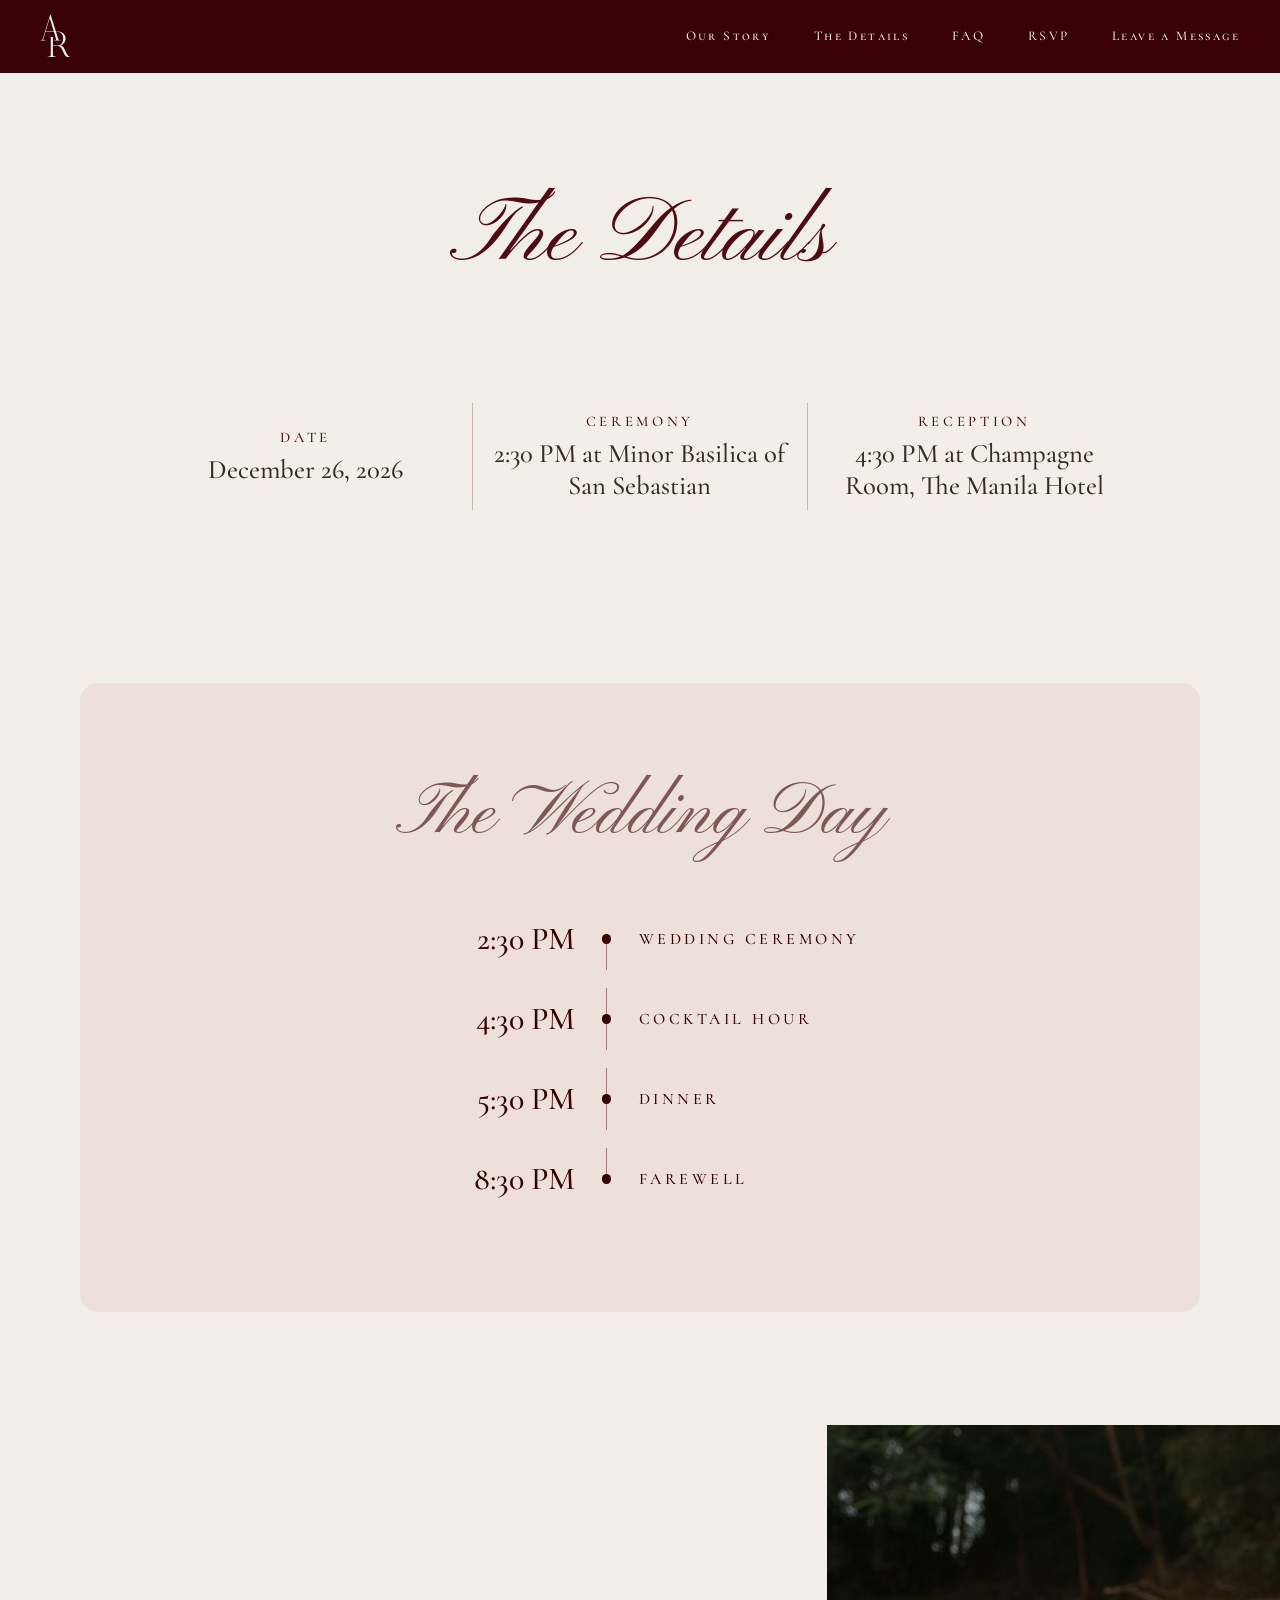
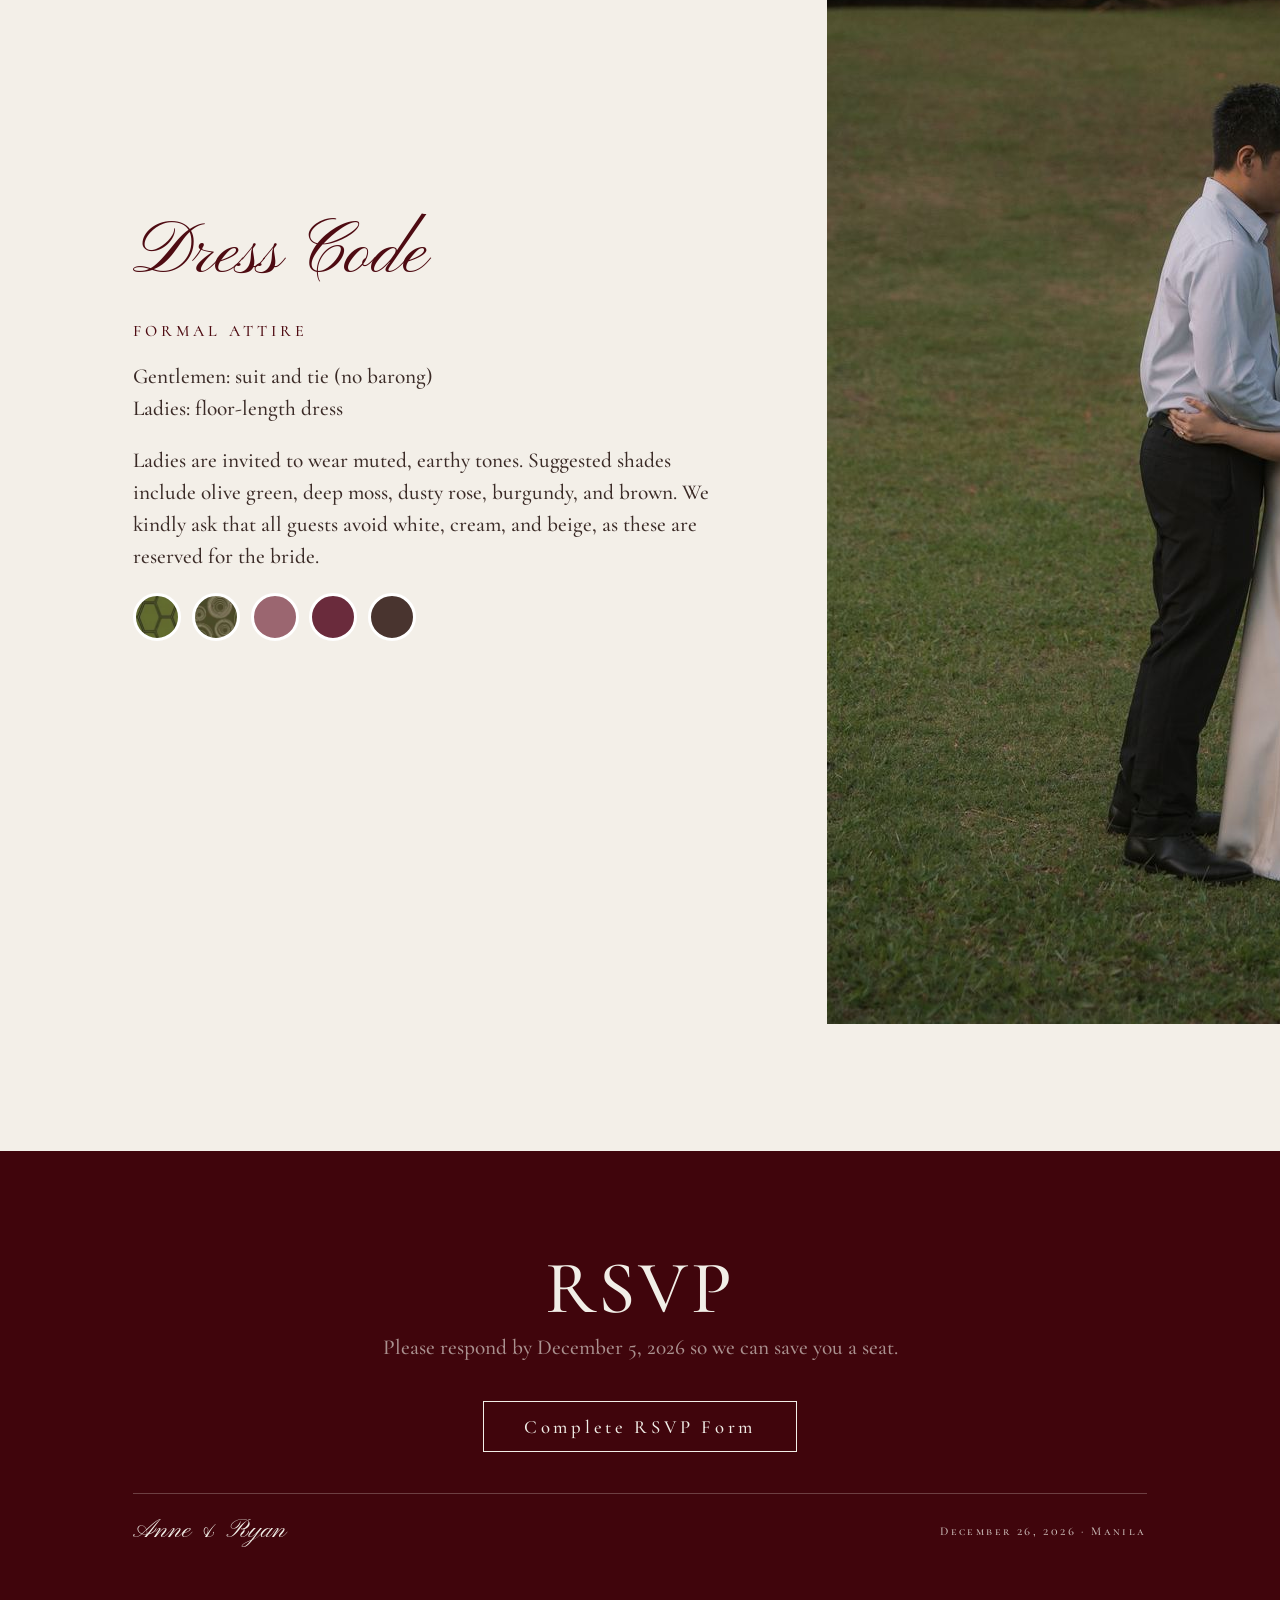
==== anne-and-ryan-wedding/details.html @ 28ec24f8 "Part II: pages and handoff Co-Authored-By: Claude Opus 5.5 <noreply@anthropic.com> Claude-Session: " ====
<!doctype html>
<html lang="en">
<head>
  <meta charset="utf-8">
  <meta name="viewport" content="width=device-width, initial-scale=1">
  <title>The Details · Anne &amp; Ryan</title>
  <link rel="icon" href="assets/img/favicon.svg?v=2">
  <link rel="preconnect" href="https://fonts.googleapis.com">
  <link rel="preconnect" href="https://fonts.gstatic.com" crossorigin>
  <link rel="stylesheet" href="https://fonts.googleapis.com/css2?family=Afacad&family=Cormorant+Garamond:ital,wght@0,500;0,600;1,500&family=Cormorant+SC:wght@500&family=Pinyon+Script&display=swap">
  <link rel="stylesheet" href="assets/css/style.css">
</head>
<body>
  <header class="nav" data-nav>
    <a class="brand" href="index.html" aria-label="Anne &amp; Ryan, home"><img src="assets/img/monogram-nav.svg" alt=""></a>
    <a href="story.html">Our Story</a>
    <a href="details.html" aria-current="page">The Details</a>
    <a href="faq.html">FAQ</a>
    <a href="rsvp.html">RSVP</a>
    <a href="message.html">Leave a Message</a>
    <button class="burger" aria-label="Open menu" data-burger><span></span><span></span></button>
  </header>

  <main>
    <section class="d-head" data-fade>
      <h1>The Details</h1>
    </section>

    <section class="d-facts" data-fade>
      <div><p class="lab">Date</p><p class="val" data-c="date">December 26, 2026</p></div>
      <div class="rule" aria-hidden="true"></div>
      <div><p class="lab">Ceremony</p><p class="val"><span data-c="time">2:30 PM</span> at <span data-c="venue">Minor Basilica of San Sebastian</span></p></div>
      <div class="rule" aria-hidden="true"></div>
      <div><p class="lab">Reception</p><p class="val"><span data-c="receptionTime">4:30 PM</span> at <span data-c="reception">Champagne Room, The Manila Hotel</span></p></div>
      <div class="rule" aria-hidden="true" hidden></div>
      <div data-table hidden><p class="lab">Your Table</p><p class="val" data-table-val>Table 5</p></div>
    </section>

    <section class="d-day">
      <div class="d-day__card" data-fade>
        <h2>The Wedding Day</h2>
        <ol class="schedule" data-c="itinerary">
          <li><p class="tt">2:30 PM</p><span class="dot"></span><p class="tl">Wedding Ceremony</p></li>
          <li><p class="tt">4:30 PM</p><span class="dot"></span><p class="tl">Cocktail Hour</p></li>
          <li><p class="tt">5:30 PM</p><span class="dot"></span><p class="tl">Dinner</p></li>
          <li><p class="tt">8:30 PM</p><span class="dot"></span><p class="tl">Farewell</p></li>
        </ol>
      </div>
    </section>

    <section class="d-dress" id="dress">
      <div class="d-dress__text" data-fade>
        <h2>Dress Code</h2>
        <p class="lab-sc">Formal attire</p>
        <p class="txt">Gentlemen: suit and tie (no barong)<br>Ladies: floor-length dress</p>
        <p class="txt">Ladies are invited to wear muted, earthy tones. Suggested shades include olive green, deep moss, dusty rose, burgundy, and brown. We kindly ask that all guests avoid white, cream, and beige, as these are reserved for the bride.</p>
        <!-- color swatches from Anne's dress code card (Canva, Nov 16): 2 prints (images), 3 flat colors -->
        <div class="swatches" role="img" aria-label="Suggested colors: olive green, deep moss, dusty rose, burgundy and brown">
          <span style="background-image:url(assets/img/swatch-olive.webp)"></span>
          <span style="background-image:url(assets/img/swatch-moss.webp)"></span>
          <span style="background:#9b6670"></span>
          <span style="background:#6a2b3c"></span>
          <span style="background:#49342f"></span>
        </div>
      </div>
      <img class="dress-arch" src="assets/img/dress-arch.jpg" alt="Anne and Ryan dressed for the day" loading="lazy" data-fade>
    </section>
  </main>

  <footer class="footer">
    <div class="footer__head">
      <p class="t1">RSVP</p>
      <p class="t2">Please respond by <span data-c="rsvpByLong">December 5, 2026</span> so we can save you a seat.</p>
    </div>
    <a class="btn btn--outline" href="rsvp.html">Complete RSVP Form</a>
    <div class="footer__bar"><span class="sig">Anne &amp; Ryan</span><span class="sm">December 26, 2026 · Manila</span></div>
  </footer>

  <script src="assets/js/content.js"></script>
  <script src="assets/js/common.js"></script>
</body>
</html>
---- anne-and-ryan-wedding/assets/css/style.css ----
/* Anne & Ryan wedding site
   Desktop sizes come straight from the 1920px Figma frames ("final pages", AC row, starred, Nov 15).
   --u = 1 design px, scaled to the viewport (1px at 1920, never below .5px). */

:root {
  --u: clamp(0.5px, 0.0520833vw, 1px);
  /* Nov 15 palette (design "AC", Anne's pick): burgundy, dark olive, cream */
  --bg: #f3efe8;        /* page */
  --bg-2: #f1eee7;      /* alternate sections, card, light text */
  --cream: #f1eee7;
  --polaroid: #fbf9f5;
  --burg: #4e0b12;      /* headings, buttons */
  --nav: #390007;
  --foot: #40050c;
  --olive: #202700;     /* dark olive (Anne: "2"): countdown, buttons */
  --olive-2: #2c330a;   /* When / Where band (Figma 216:27) */
  --black: #3a2a26;     /* body text */
  --ink: #2e2622;
  --field: #e7e2d8;
  --rose: #915354;      /* RSVP buttons */
  --wine: #360000;      /* The Wedding Day card text */
  --card: #f1eee7;
  --white: #fff;
  --muted: #7d7d7d;
  --lav: #c7b8d4;
  --lav-dark: #9a80b0;
  --serif: "Cormorant Garamond", Georgia, serif;
  --serif-sc: "Cormorant SC", Georgia, serif;
  --sans: "Cormorant Garamond", Georgia, serif;
  --script: "Pinyon Script", "Brush Script MT", cursive;
  --letter-sans: "Afacad", "Futura", sans-serif;   /* only the "Modern" choice in the letter font picker */

  /* Type scale. Change a size here and every page follows. Mobile values are in the ≤760px block. */
  --fs-title: calc(110 * var(--u));  /* section headings (Pinyon) */
  --fs-head:  calc(100 * var(--u));
  --fs-val:   calc(40 * var(--u));
  --fs-input: calc(32 * var(--u));
  --fs-body:  calc(32 * var(--u));
  --fs-label: calc(20 * var(--u));   /* small caps labels */
  --fs-btn:   calc(28 * var(--u));
  --btn-track: .2em;
  --fs-nav:   calc(20 * var(--u));
}

*, *::before, *::after { box-sizing: border-box; }
html { -webkit-text-size-adjust: 100%; overscroll-behavior: none; } /* no rubber-band overscroll */
body { overscroll-behavior: none; }
body {
  margin: 0;
  background: var(--bg);
  color: var(--black);
  font-family: var(--sans);
  font-size: var(--fs-body);
  font-weight: 500;
  line-height: normal;
  overflow-x: hidden;
}
img { display: block; max-width: 100%; }
a { color: inherit; text-decoration: none; }
p, h1, h2, h3 { margin: 0; font-weight: 500; }
h1, h2 { font-family: var(--script); font-weight: 400; color: var(--burg); }
button { font: inherit; color: inherit; cursor: pointer; }

.serif { font-family: var(--serif); }
.sc { font-family: var(--serif-sc); }
.script { font-family: var(--script); }
.lab-sc { font-family: var(--serif-sc); font-size: var(--fs-label); letter-spacing: .22em; text-transform: uppercase; color: var(--burg); }

/* ---------- nav: dark burgundy bar, links either side of the AR monogram ---------- */
.nav {
  position: relative; z-index: 20;
  height: calc(110 * var(--u)); min-height: 56px;
  padding: 0 calc(60 * var(--u)); /* Figma 216:3: monogram left, links right (Nov 16) */
  display: flex; align-items: center; justify-content: flex-start;
  gap: calc(64 * var(--u));
  background: var(--nav); color: var(--cream);
  border-bottom: 1px solid rgba(78,11,18,.2);
  font-family: var(--serif-sc); font-size: var(--fs-nav); letter-spacing: .18em;
}
.nav a { white-space: nowrap; transition: opacity .2s; }
.nav a:hover { opacity: .7; }
.nav .brand { display: flex; align-items: center; margin-right: auto; }
.nav .brand img { width: calc(45 * var(--u)); height: calc(64 * var(--u)); min-width: 22px; min-height: 32px; }
.burger { display: none; }

.menu {
  position: fixed; inset: 0; z-index: 50;
  background: var(--nav); color: var(--cream); /* Nov 16: solid, 100% */
  display: flex; flex-direction: column; align-items: center; justify-content: center; gap: 28px;
  font-family: var(--serif-sc); letter-spacing: .18em;
  font-size: 22px; opacity: 0; pointer-events: none; transition: opacity .3s;
}
.menu.open { opacity: 1; pointer-events: auto; }
.menu a { opacity: 1; } /* Nov 16: every menu link at 100% */
.menu a[aria-current="page"] { opacity: 1; }
.menu .brand img { width: 40px; height: 57px; }
.menu-close { position: absolute; top: 18px; right: 18px; background: none; border: 0; font-size: 34px; color: var(--cream); line-height: 1; }

/* ---------- buttons ---------- */
.btn {
  display: inline-flex; align-items: center; justify-content: center;
  background: var(--burg); color: var(--cream);
  border: 1px solid transparent;
  font-family: var(--sans); font-weight: 500;
  font-size: var(--fs-btn);
  letter-spacing: var(--btn-track);
  padding: calc(20 * var(--u)) calc(60 * var(--u));
  transition: opacity .2s, transform .2s;
}
.btn:hover { transform: translateY(-1px); }
.btn--outline { background: transparent; border-color: var(--cream); }
.btn[disabled], .btn.is-disabled { opacity: .5; cursor: not-allowed; transform: none; }
.btn--gray { background: var(--olive); }
.btn--wide { align-self: center; }
/* rounded rose button (RSVP card) */
.pill-btn {
  display: inline-flex; align-items: center; justify-content: center; align-self: center;
  background: var(--rose); color: var(--cream); border: 0; border-radius: 999px;
  font-family: var(--sans); font-size: calc(32 * var(--u)); letter-spacing: .2em;
  padding: calc(20 * var(--u)) calc(60 * var(--u));
  transition: opacity .2s, transform .2s;
}
.pill-btn:hover { transform: translateY(-1px); }
.pill-btn[disabled] { opacity: .5; cursor: not-allowed; transform: none; }
.pill-btn--olive { background: var(--olive); } /* designer, Nov 15: buttons inside the RSVP card are olive */

/* ---------- footer (every page) ---------- */
.footer {
  background: var(--foot); color: var(--cream);
  padding: calc(140 * var(--u)) calc(200 * var(--u)) calc(80 * var(--u));
  display: flex; flex-direction: column; align-items: center; gap: calc(62 * var(--u));
  text-align: center;
}
.footer__head { display: flex; flex-direction: column; align-items: center; }
.footer .t1 { font-family: var(--sans); font-size: calc(112 * var(--u)); letter-spacing: .04em; text-transform: uppercase; line-height: 1.2; } /* Anne: Cormorant caps, not Pinyon */
.footer .t2 { font-size: var(--fs-body); opacity: .6; }
.footer__bar { width: 100%; border-top: 1px solid rgba(241,238,231,.25); padding-top: calc(30 * var(--u)); display: flex; justify-content: space-between; align-items: center; gap: 16px; }
.footer__bar .sig { font-family: var(--script); font-size: calc(40 * var(--u)); }
.footer__bar .sm { font-family: var(--serif-sc); font-size: calc(18 * var(--u)); letter-spacing: .2em; opacity: .8; }

/* ---------- fade-in ---------- */
[data-fade] { opacity: 0; transform: translateY(24px); transition: opacity .9s ease, transform .9s ease; }
[data-fade].in { opacity: 1; transform: none; }
@media (prefers-reduced-motion: reduce) {
  [data-fade] { opacity: 1; transform: none; transition: none; }
}

/* ---------- polaroid (Our Story, Details, FAQ) ---------- */
.polaroid { flex: none; background: var(--polaroid); padding: calc(18 * var(--u)) calc(18 * var(--u)) calc(var(--pb, 90) * var(--u)); box-shadow: 0 calc(12 * var(--u)) calc(30 * var(--u)) rgba(46,38,34,.18); rotate: var(--rot, 2deg); }
.polaroid img { width: 100%; height: 100%; object-fit: cover; }

/* =========================================================
   LANDING
   ========================================================= */
.hero {
  position: relative; overflow: hidden; background: #000; color: var(--cream);
  height: calc(1180 * var(--u)); min-height: 560px;
  display: flex; align-items: center; justify-content: center;
}
.hero__bg { position: absolute; inset: 0; width: 100%; height: 100%; object-fit: cover; object-position: 50% 26.6%; opacity: .54; } /* Figma: black 46% on top; crop = image top -31% (216:11) */
.hero__inner { position: relative; display: flex; flex-direction: column; align-items: center; gap: calc(28 * var(--u)); text-align: center; }
.hero__inner .btn { margin-top: calc(20 * var(--u)); }
html { scroll-behavior: smooth; }
/* Anne's AR in the old pill frame (Nov 15) */
.monogram { width: calc(101 * var(--u)); height: calc(155 * var(--u)); min-width: 52px; min-height: 80px; }
.monogram img { width: 100%; height: 100%; }
.hero h1 { color: var(--cream); font-size: calc(220 * var(--u)); line-height: 1.05; white-space: nowrap; }
.hero .hero-date { font-family: var(--serif-sc); font-size: calc(26 * var(--u)); letter-spacing: .3em; text-transform: uppercase; }

.couple-msg {
  display: flex; align-items: center; gap: calc(120 * var(--u));
  padding: calc(120 * var(--u)) calc(80 * var(--u)) calc(120 * var(--u)) calc(200 * var(--u));
}
.couple-msg__text { width: calc(820 * var(--u)); flex: none; display: flex; flex-direction: column; gap: calc(28 * var(--u)); }
.couple-msg__text .lab-sc { font-size: calc(22 * var(--u)); letter-spacing: .25em; }
.couple-msg__text h2 { font-size: calc(100 * var(--u)); line-height: 1.1; }
.couple-msg__text .body { font-size: calc(34 * var(--u)); line-height: 1.5; }
.couple-msg__text .with { font-style: italic; font-size: calc(34 * var(--u)); margin-top: calc(28 * var(--u)); }
.couple-msg__text .sig { font-family: var(--script); color: var(--burg); font-size: calc(72 * var(--u)); }
.arch-photo { width: calc(700 * var(--u)); aspect-ratio: 700 / 960; object-fit: cover; border-radius: 999px 999px 0 0; flex: none; }

/* When / Where (lighter olive) + countdown (dark olive), Figma 216:27 / 216:46 */
.ww { background: var(--olive-2); color: var(--cream); padding: calc(170 * var(--u)) calc(200 * var(--u)) calc(110 * var(--u)); display: flex; justify-content: center; text-align: center; }
.ww__row { display: flex; align-items: center; gap: calc(100 * var(--u)); }
.ww__col { display: flex; flex-direction: column; align-items: center; gap: calc(20 * var(--u)); }
.ww__col--when { width: calc(447 * var(--u)); }
.ww__col--where { width: calc(840 * var(--u)); }
.ww__rule { width: 1px; align-self: stretch; background: rgba(243,239,232,.35); }
.ww h2 { color: var(--cream); opacity: .5; font-size: var(--fs-title); line-height: 1.25; }
.ww .big { font-size: var(--fs-val); }
.ww__lines { display: flex; flex-direction: column; gap: calc(20 * var(--u)); font-size: var(--fs-body); }
.ww__places { display: flex; gap: calc(80 * var(--u)); }
.ww__place { width: calc(380 * var(--u)); display: flex; flex-direction: column; align-items: center; gap: calc(6 * var(--u)); }
.ww .lab { font-family: var(--serif-sc); font-size: var(--fs-label); letter-spacing: .25em; text-transform: uppercase; opacity: .8; }
.ww .name { font-size: calc(36 * var(--u)); line-height: 1.18; }
.ww .city { font-size: calc(28 * var(--u)); opacity: .8; }

.countdown { background: var(--olive); color: var(--cream); padding: calc(40 * var(--u)) calc(120 * var(--u)) calc(150 * var(--u)); display: flex; flex-direction: column; align-items: center; }
.countdown__rule { display: none; } /* Figma: no line between When / Where and the countdown */
.countdown__nums { display: flex; justify-content: center; gap: calc(110 * var(--u)); padding-top: calc(60 * var(--u)); text-align: center; }
.countdown__nums > div { display: flex; flex-direction: column; align-items: center; gap: calc(6 * var(--u)); }
.countdown .n { font-size: calc(88 * var(--u)); line-height: 1; font-variant-numeric: lining-nums; }
.countdown .l { font-family: var(--serif-sc); font-size: calc(18 * var(--u)); letter-spacing: .25em; text-transform: uppercase; opacity: .85; }

/* =========================================================
   OUR STORY
   ========================================================= */
.story-top { display: flex; align-items: center; gap: calc(140 * var(--u)); padding: calc(180 * var(--u)) calc(200 * var(--u)) calc(160 * var(--u)); }
.story-top__text { width: calc(860 * var(--u)); flex: none; display: flex; flex-direction: column; gap: calc(32 * var(--u)); }
.story-top h1 { font-size: calc(120 * var(--u)); }
.story-text { font-size: var(--fs-body); line-height: 1.55; color: var(--black); display: flex; flex-direction: column; gap: calc(32 * var(--u)); }
.story-top .polaroid { width: calc(676 * var(--u)); height: calc(868 * var(--u)); --rot: 2deg; }

/* five photos at uneven heights */
/* Our Story photos: one revolving strip (Nov 17). moments.js repeats the set once and moves scrollLeft; the margin on
   every photo (not flex gap) makes the two halves exactly equal, so the jump back by one set is invisible */
.moments { background: var(--bg-2); padding: calc(40 * var(--u)) 0 calc(180 * var(--u)); overflow-x: auto; overflow-y: hidden; scrollbar-width: none; overscroll-behavior-x: contain; }
.moments::-webkit-scrollbar { display: none; }
.moments__track { display: flex; align-items: flex-start; width: max-content; padding-left: calc(120 * var(--u)); }
.moments img { border-radius: calc(14 * var(--u)); object-fit: cover; flex: none; margin-right: calc(36 * var(--u)); -webkit-user-drag: none; user-select: none; }
.moments.is-dragging { cursor: grabbing; }
.moments .m1 { width: calc(300 * var(--u)); height: calc(440 * var(--u)); }
.moments .m2 { width: calc(260 * var(--u)); height: calc(360 * var(--u)); margin-top: calc(140 * var(--u)); }
.moments .m3 { width: calc(320 * var(--u)); height: calc(480 * var(--u)); margin-top: calc(40 * var(--u)); }
.moments .m4 { width: calc(260 * var(--u)); height: calc(340 * var(--u)); margin-top: calc(180 * var(--u)); }
.moments .m5 { width: calc(300 * var(--u)); height: calc(420 * var(--u)); margin-top: calc(60 * var(--u)); }

/* =========================================================
   THE DETAILS
   ========================================================= */
.d-head { background: var(--bg-2); padding: calc(160 * var(--u)) 0 calc(100 * var(--u)); display: flex; flex-direction: column; align-items: center; gap: calc(16 * var(--u)); text-align: center; }
.d-head h1 { font-size: calc(140 * var(--u)); line-height: 1.25; }
.d-head p { font-family: var(--serif-sc); font-size: calc(26 * var(--u)); letter-spacing: .25em; color: var(--ink); }
.d-facts { display: flex; justify-content: center; align-items: center; padding: calc(60 * var(--u)) calc(200 * var(--u)) calc(160 * var(--u)); }
.d-facts > div { width: calc(500 * var(--u)); padding: 0 calc(30 * var(--u)); display: flex; flex-direction: column; align-items: center; gap: calc(12 * var(--u)); text-align: center; }
[hidden] { display: none !important; }
.d-facts .rule { width: 1px; height: calc(160 * var(--u)); padding: 0; background: rgba(78,11,18,.25); }
.d-facts .lab { font-family: var(--serif-sc); font-size: calc(22 * var(--u)); letter-spacing: .25em; text-transform: uppercase; color: var(--burg); }
.d-facts .val { font-size: var(--fs-val); line-height: 1.2; }

.d-day { background: var(--bg-2); padding: calc(100 * var(--u)) calc(120 * var(--u)) 0; }
.d-day__card { background: rgba(220,162,163,.2); border-radius: calc(28 * var(--u)); padding: calc(130 * var(--u)) 0 calc(140 * var(--u)); display: flex; flex-direction: column; align-items: center; gap: calc(56 * var(--u)); color: var(--wine); }
.d-day h2 { color: var(--wine); opacity: .6; font-size: var(--fs-title); line-height: 1.25; }
.schedule { list-style: none; margin: 0; padding: 0; width: calc(636 * var(--u)); }
.schedule li { display: grid; grid-template-columns: calc(220 * var(--u)) calc(16 * var(--u)) 1fr; column-gap: calc(40 * var(--u)); align-items: center; height: calc(120 * var(--u)); position: relative; }
.schedule .tt { font-size: calc(48 * var(--u)); text-align: right; }
.schedule .dot { justify-self: center; width: calc(14 * var(--u)); height: calc(14 * var(--u)); min-width: 7px; min-height: 7px; border-radius: 50%; background: var(--wine); position: relative; }
/* Figma 216:137: a 40px line above and below each dot (45% opacity), touching the dot, with a gap between rows */
.schedule .dot::before, .schedule .dot::after { content: ""; position: absolute; left: 50%; width: 1px; margin-left: -.5px; height: calc(40 * var(--u)); background: rgba(54,0,0,.45); }
.schedule .dot::before { bottom: 100%; }
.schedule .dot::after { top: 100%; }
.schedule li:first-child .dot::before, .schedule li:last-child .dot::after { display: none; }
.schedule .tl { font-family: var(--serif-sc); font-size: calc(24 * var(--u)); letter-spacing: .22em; text-transform: uppercase; white-space: nowrap; }

.d-dress { display: flex; align-items: center; gap: calc(160 * var(--u)); padding: calc(170 * var(--u)) calc(200 * var(--u)) calc(190 * var(--u)); }
.d-dress__text { width: calc(880 * var(--u)); flex: none; display: flex; flex-direction: column; gap: calc(30 * var(--u)); }
.d-dress h2 { font-size: var(--fs-title); line-height: 1.25; }
.d-dress .lab-sc { font-size: calc(24 * var(--u)); letter-spacing: .25em; }
.d-dress p.txt { font-size: var(--fs-body); line-height: 1.5; }
.swatches { display: flex; flex-wrap: wrap; gap: calc(16 * var(--u)); }
.swatches span { width: calc(72 * var(--u)); height: calc(72 * var(--u)); min-width: 32px; min-height: 32px; border-radius: 50%; border: calc(6 * var(--u)) solid #fff; background-size: cover !important; background-position: center !important; }
.d-dress .polaroid { width: calc(536 * var(--u)); height: calc(758 * var(--u)); --rot: 3deg; --pb: 80; }

/* =========================================================
   FAQ
   ========================================================= */
.photo-head { position: relative; overflow: hidden; height: calc(560 * var(--u)); min-height: 260px; display: flex; align-items: center; justify-content: center; }
.photo-head img { position: absolute; inset: 0; width: 100%; height: 100%; object-fit: cover; }
.photo-head--faq img { object-position: 50% 71.6%; } /* Figma 216:200: image top -255% = the couple walking */
.photo-head::after { content: ""; position: absolute; inset: 0; background: rgba(32,39,0,.4); }
.photo-head h1 { position: relative; z-index: 1; color: var(--cream); font-size: calc(130 * var(--u)); text-align: center; line-height: 1.25; padding: 0 20px; }
.faq { display: flex; align-items: flex-start; gap: calc(120 * var(--u)); padding: calc(80 * var(--u)) calc(200 * var(--u)) calc(180 * var(--u)); }
.faq__list { width: calc(1000 * var(--u)); flex: none; display: flex; flex-direction: column; gap: calc(40 * var(--u)); }
.faq__item { display: flex; flex-direction: column; gap: calc(10 * var(--u)); }
.faq__item h2 { font-size: calc(52 * var(--u)); line-height: 1.25; }
.faq__item p { font-size: calc(28 * var(--u)); line-height: 1.5; }
.faq__item a { text-decoration: underline; text-underline-offset: .15em; }
.faq .rule { height: 1px; border: 0; margin: 0; background: rgba(78,11,18,.2); }
.faq .polaroid { width: calc(456 * var(--u)); height: calc(678 * var(--u)); margin: calc(48 * var(--u)) 0 0 calc(12 * var(--u)); --pb: 80; --rot: -2deg; } /* Figma 216:233: position + -2deg tilt matched to the frame */

/* =========================================================
   INVITE CODE (invite.html, Figma "invite code" / wrong / forgot / sent)
   ========================================================= */
.nav + .gate { min-height: calc(100svh - max(56px, calc(110 * var(--u)))); } /* code page sits under the nav (Nov 16) */
.gate { position: relative; overflow: hidden; min-height: 100svh; display: flex; align-items: center; justify-content: center; background: #000; color: var(--cream); padding: 60px 20px; }
.gate__bg { position: absolute; inset: 0; width: 100%; height: 100%; object-fit: cover; opacity: .5; }
.gate__inner { position: relative; display: flex; flex-direction: column; align-items: center; gap: calc(36 * var(--u)); text-align: center; width: calc(760 * var(--u)); min-width: min(100%, 420px); }
.gate__top { display: flex; flex-direction: column; align-items: center; gap: calc(22 * var(--u)); }
.gate h1 { color: var(--cream); font-size: calc(150 * var(--u)); line-height: 1.1; white-space: nowrap; }
.gate__msg { font-size: calc(34 * var(--u)); line-height: 1.45; }
.gate__form { display: flex; flex-direction: column; align-items: center; gap: calc(36 * var(--u)); width: 100%; }
.gate__field { width: calc(640 * var(--u)); min-width: min(100%, 360px); border-radius: calc(14 * var(--u)); border: 1px solid rgba(241,238,231,.5); background: rgba(241,238,231,.12); color: var(--cream); font-family: var(--sans); font-size: calc(32 * var(--u)); text-align: center; padding: calc(20 * var(--u)) calc(24 * var(--u)); outline: 0; letter-spacing: .12em; }
.gate__field::placeholder { color: rgba(241,238,231,.6); letter-spacing: 0; }
.gate__field:focus { border-color: var(--cream); }
.gate__field.is-error { border: 2px solid #d9a1a2; }
.gate__err { color: #e8b9ba; font-size: calc(26 * var(--u)); width: calc(640 * var(--u)); min-width: min(100%, 360px); margin-top: calc(-16 * var(--u)); }
.gate .link-btn { color: var(--cream); }
.gate .step { display: none; }
.gate .step.is-active { display: contents; }
.d-facts:has([data-table]:not([hidden])) > div:not(.rule) { width: calc(380 * var(--u)); }

/* =========================================================
   RSVP (guest list: find your invitation by last name, answer for each guest)
   ========================================================= */
.rsvp { position: relative; overflow: hidden; padding: calc(160 * var(--u)) 20px calc(180 * var(--u)); display: flex; justify-content: center; }
.rsvp__bg { position: absolute; inset: 0; width: 100%; height: 100%; object-fit: cover; object-position: 50% 20%; }
.rsvp::before { content: ""; position: absolute; inset: 0; background: rgba(32,39,0,.55); z-index: 1; }
.rsvp__card { position: relative; z-index: 2; width: calc(1060 * var(--u)); min-width: min(100%, 560px); background: var(--bg-2); border-radius: calc(28 * var(--u)); padding: calc(110 * var(--u)) calc(120 * var(--u)) calc(120 * var(--u)); display: flex; flex-direction: column; gap: calc(44 * var(--u)); color: var(--ink); }
.rsvp__card h1 { font-size: calc(140 * var(--u)); line-height: 1; text-align: center; } /* every RSVP step centred (designer, Nov 17) */
.rsvp__intro { font-size: calc(30 * var(--u)); line-height: 1.5; }
.rstep { display: none; flex-direction: column; gap: calc(44 * var(--u)); }
.rstep.is-active { display: flex; animation: stepIn .5s ease; }
.rform { display: flex; flex-direction: column; gap: calc(44 * var(--u)); }
.rfield { display: flex; flex-direction: column; gap: calc(12 * var(--u)); }
.rfield label, .rfield .lab { font-family: var(--serif-sc); font-size: var(--fs-label); letter-spacing: .22em; text-transform: uppercase; color: var(--burg); }
.rinput { width: 100%; border: 0; outline: 0; border-radius: calc(14 * var(--u)); background: var(--field); color: var(--ink); font-family: var(--sans); font-size: var(--fs-input); padding: calc(18 * var(--u)) calc(24 * var(--u)); }
.rinput::placeholder { color: rgba(46,38,34,.45); }
.rinput:focus { box-shadow: 0 0 0 1.5px var(--olive); }
.rinput.is-error { box-shadow: 0 0 0 1.5px var(--rose); }
.rinput:disabled { opacity: .45; }
.rhint { font-size: calc(24 * var(--u)); opacity: .7; margin-top: calc(-24 * var(--u)); }
.rhint.is-error { color: var(--rose); opacity: 1; }
.party-title { font-family: var(--script); color: var(--burg); font-size: calc(64 * var(--u)); line-height: 1.2; margin-top: calc(-30 * var(--u)); text-align: center; }
.rsvp__sub { font-size: calc(28 * var(--u)); opacity: .8; margin-top: calc(-20 * var(--u)); }
.rrule { height: 1px; background: rgba(78,11,18,.2); border: 0; margin: 0; }
.guest { display: flex; flex-direction: column; gap: calc(20 * var(--u)); }
.guest__name { font-size: calc(40 * var(--u)); color: var(--burg); padding: 0; margin-bottom: calc(20 * var(--u)); }
.pills { display: flex; flex-wrap: wrap; gap: calc(24 * var(--u)); border: 0; padding: 0; margin: 0; }
.pill { position: relative; display: inline-flex; align-items: center; border: 1.5px solid var(--rose); border-radius: 999px; padding: calc(14 * var(--u)) calc(30 * var(--u)); font-size: calc(30 * var(--u)); cursor: pointer; transition: background .2s, color .2s; }
.pill input { position: absolute; opacity: 0; pointer-events: none; }
.pill:has(input:checked) { background: var(--rose); border-color: var(--rose); color: var(--cream); } /* designer, Nov 15: rose answers */
.pill:has(input:focus-visible) { outline: 2px solid var(--rose); outline-offset: 3px; }
.link-btn { align-self: center; background: none; border: 0; padding: 0; font-family: var(--serif-sc); font-size: var(--fs-label); letter-spacing: .22em; text-transform: uppercase; color: var(--burg); text-decoration: underline; text-underline-offset: 4px; }
.choices { display: flex; flex-direction: column; gap: calc(16 * var(--u)); }
.choices button { text-align: left; background: var(--field); border: 0; border-radius: calc(14 * var(--u)); padding: calc(18 * var(--u)) calc(24 * var(--u)); font-size: calc(32 * var(--u)); color: var(--burg); }
.form-msg:empty { display: none; }
.form-msg { text-align: center; color: var(--rose); font-size: calc(26 * var(--u)); }
.rsvp-done { align-items: center; text-align: center; }
.rsvp-done p { font-size: calc(34 * var(--u)); }
/* RSVP sent on desktop (designer's Figma "RSVP sent logged in" 227:411, Nov 17): taller photo with the card in the
   middle (524 above and below), title centred, 30 px text, button 40 below the text, 120 side padding */
@media (min-width: 761px) {
  .rsvp:has(.rsvp-done.is-active) { padding-top: calc(524 * var(--u)); padding-bottom: calc(524 * var(--u)); }
  .rsvp:has(.rsvp-done.is-active) .rsvp__bg { object-position: 50% 13.3%; }
  .rsvp-done p { font-size: calc(30 * var(--u)); line-height: 1.5; }
  .rsvp-done .pill-btn { margin: calc(40 * var(--u)) 0 calc(20 * var(--u)); padding: calc(20 * var(--u)) calc(120 * var(--u)); }
}

/* shared bits used by Leave a Message (write form, inbox arrows) */
.field { display: flex; flex-direction: column; gap: calc(20 * var(--u)); }
.field label, .field .lab { font-family: var(--serif-sc); font-size: var(--fs-label); letter-spacing: .22em; text-transform: uppercase; }
.page-pad .d-head { background: none; padding: 0; gap: calc(12 * var(--u)); }
.page-pad .d-head h2 { font-size: var(--fs-title); line-height: 1.25; }
.page-pad .d-head p { font-family: var(--sans); font-size: var(--fs-body); letter-spacing: 0; color: var(--black); }
.arrow {
  position: absolute; top: 50%; transform: translateY(-50%); z-index: 2;
  width: calc(106 * var(--u)); height: calc(106 * var(--u)); min-width: 40px; min-height: 40px;
  border: 0; border-radius: 999px; background: var(--field);
  display: flex; align-items: center; justify-content: center; transition: background .2s, opacity .2s;
}
.arrow:hover { background: #ddd6c9; }
.arrow img { width: 55%; height: 55%; }
.arrow--next img { transform: scaleX(-1); }
.arrow[disabled] { opacity: .35; cursor: default; }

/* =========================================================
   LEAVE A MESSAGE
   ========================================================= */
.lam { position: relative; overflow: hidden; min-height: calc(1606 * var(--u)); }
.step { display: none; }
.step.is-active { display: block; animation: stepIn .6s ease; }
@keyframes stepIn { from { opacity: 0; } to { opacity: 1; } }

.stage-wrap { position: relative; height: calc(1606 * var(--u)); }
.stage { position: absolute; left: 0; top: calc(41.27 * var(--u)); width: 100%; aspect-ratio: 1920 / 1652; }
.stage > .arch { position: absolute; inset: 0; width: 100%; height: 100%; pointer-events: none; user-select: none; }
.stage-copy {
  position: absolute; left: 0; right: 0; top: calc(600 * var(--u));
  display: flex; flex-direction: column; align-items: center; text-align: center; gap: calc(100 * var(--u)); z-index: 3;
}
.stage-copy .hd { display: flex; flex-direction: column; gap: calc(12 * var(--u)); align-items: center; }
.stage-copy h1, .stage-copy h2 { font-size: var(--fs-title); user-select: none; }
.stage-copy p { font-family: var(--serif); font-size: var(--fs-body); width: calc(603 * var(--u)); }

/* note (envelope + bouquet). Box is 1000 x 900 design units; everything inside is % based */
.note { position: absolute; width: var(--w, 300px); aspect-ratio: 1000 / 900; pointer-events: none; }
.note .fl { position: absolute; transform-origin: 50% 100%; translate: -50% -100%; pointer-events: none; user-select: none; }
.note .fl img { width: 100%; height: 100%; object-fit: contain; pointer-events: none; }
.note .env { position: absolute; left: 27.43%; top: 33.33%; width: 45.13%; height: 33.33%; z-index: 5; }
.note .env img { position: absolute; left: 0; width: 100%; pointer-events: none; user-select: none; }
.note .env .body { top: 1.1%; height: 98.9%; }
.note .env .flap { top: 0; height: 69%; }
.note .env .from {
  position: absolute; left: 0; right: 0; bottom: 3%; text-align: center;
  font-family: var(--script); white-space: nowrap; overflow: hidden; text-overflow: ellipsis; padding: 0 6%;
  font-size: calc(var(--w, 300px) * .06); line-height: 1.15;
}

/* notes pinned on the arch */
.pin { position: absolute; z-index: 2; translate: -50% -50%; pointer-events: auto; transition: left .45s ease, top .45s ease; }
.pin .note { position: relative; }
.pin.is-mine { z-index: 6; cursor: grab; touch-action: none; }
.pin.is-mine.dragging { cursor: grabbing; transition: none; }
.pin.is-mine::after {
  content: ""; position: absolute; left: 22%; right: 22%; top: 30%; bottom: 28%; border: 1px dashed #5fd9e0; rotate: inherit; pointer-events: none;
}
.pin.is-new { animation: pinIn .9s ease; }
@keyframes pinIn { from { opacity: 0; scale: .6; } to { opacity: 1; scale: 1; } }

/* write */
.page-pad { padding: calc(260 * var(--u)) calc(200 * var(--u)) calc(500 * var(--u)); display: flex; flex-direction: column; align-items: center; }
.page-pad .d-head { margin-bottom: calc(60 * var(--u)); }
#writeNext { margin-top: calc(14 * var(--u)); } /* 160 from the message box, as in Figma */
.wform .btn { align-self: center; }
.page-pad .d-head p { width: calc(1000 * var(--u)); max-width: 100%; }
.wform { width: calc(1000 * var(--u)); max-width: 100%; display: flex; flex-direction: column; gap: calc(55 * var(--u)); }
.wform .field label, .wform .field .lab { opacity: .5; color: var(--black); }
.winput, .wtext {
  width: 100%; border: 0; outline: 0; border-radius: 0; background: var(--field); color: var(--black);
  font-family: var(--serif); font-size: var(--fs-input); padding: calc(12 * var(--u)) calc(20 * var(--u));
}
.wtext { height: calc(545 * var(--u)); min-height: 240px; padding: calc(36 * var(--u)); resize: vertical; overflow-y: auto; line-height: 1.33; }
.winput:focus, .wtext:focus { box-shadow: 0 0 0 1px #9a9a9a; }
.toolbar { display: flex; flex-wrap: wrap; gap: 10px; align-items: center; }
.toolbar select, .toolbar button {
  background: var(--field); border: 1px solid #cbbfa6; color: var(--black); font-family: var(--sans);
  font-size: max(14px, calc(26 * var(--u))); padding: 4px 12px; border-radius: 0; height: max(34px, calc(52 * var(--u)));
}
.toolbar button[aria-pressed="true"] { background: var(--burg); color: var(--cream); }
.emoji-pop { display: none; flex-wrap: wrap; gap: 4px; padding: 8px; background: #fff; border: 1px solid #c9c9c9; max-width: 420px; }
.emoji-pop.open { display: flex; }
.emoji-pop button { border: 0; background: none; font-size: 24px; height: auto; padding: 2px 4px; }
.err { color: #a12a2a; font-family: var(--serif); font-size: max(14px, calc(28 * var(--u))); min-height: 1.3em; text-align: center; }
.count { font-size: max(12px, calc(24 * var(--u))); opacity: .5; text-align: right; margin-top: -8px; }

/* arrange */
.palette { display: flex; border: 1px solid #333; margin: calc(60 * var(--u)) 0 0; }
.palette .slot {
  width: calc(129 * var(--u)); height: calc(230 * var(--u)); min-width: 72px; min-height: 128px;
  border: 0; border-right: 1px solid #333; background: transparent; padding: 8px;
  display: flex; align-items: center; justify-content: center; cursor: grab; touch-action: none;
}
.palette .slot:last-child { border-right: 0; }
.palette .slot img { max-height: 100%; pointer-events: none; user-select: none; }
.palette.is-full .slot { opacity: .35; cursor: not-allowed; }
.arrange-hint { font-size: max(13px, calc(24 * var(--u))); opacity: .55; margin-top: 10px; text-align: center; min-height: 1.3em; }
.bouquet { position: relative; width: calc(1000 * var(--u)); max-width: 100%; aspect-ratio: 1000 / 900; margin-top: calc(60 * var(--u)); }
.bouquet .note { width: 100%; pointer-events: auto; }
.bouquet .note .fl { pointer-events: auto; cursor: grab; touch-action: none; }
.bouquet .note .fl.ghost { opacity: .28; filter: grayscale(1); pointer-events: none; }
.bouquet .note .fl .x {
  position: absolute; top: 4%; right: -10%; width: 28px; height: 28px; border-radius: 50%; border: 0;
  background: var(--burg); color: var(--cream); font-size: 16px; line-height: 28px; text-align: center; padding: 0;
  opacity: 0; transition: opacity .2s; rotate: calc(var(--r, 0deg) * -1);
}
.bouquet .note .fl:hover .x, .bouquet .note .fl.sel .x { opacity: 1; }
.bouquet.drop-ok { outline: 1px dashed #9a80b0; outline-offset: 6px; }
.drag-ghost { position: fixed; z-index: 100; pointer-events: none; translate: -50% -50%; opacity: .9; }
.drag-ghost img { width: 100%; }
.arrange-next { margin-top: calc(60 * var(--u)); }

/* inbox (secret) */
.inbox { position: fixed; inset: 0; z-index: 40; display: none; overflow-y: auto; }
.inbox.open { display: block; }
.inbox__blur { position: fixed; inset: 0; background: rgba(238,230,211,.6); backdrop-filter: blur(12px); -webkit-backdrop-filter: blur(12px); }
.inbox__inner { position: relative; min-height: 100%; display: flex; flex-direction: column; align-items: center; justify-content: center; padding: max(24px, 6vh) calc(200 * var(--u)); gap: min(calc(40 * var(--u)), 3vh); }
.viewer { position: relative; width: calc(1136 * var(--u)); max-width: 100%; height: min(calc(900 * var(--u)), 50vh); min-height: 300px; display: flex; align-items: center; justify-content: center; }
.viewer .note { --w: min(calc(1000 * var(--u)), 50vh * 1.111); position: relative; cursor: pointer; pointer-events: auto; transition: opacity .6s, filter .6s, scale .6s; }
.viewer .note:hover { scale: 1.02; }
.letter {
  position: absolute; inset: 0; background: #f7f2e7; box-shadow: 0 calc(20 * var(--u)) calc(60 * var(--u)) rgba(0,0,0,.12);
  padding: calc(40 * var(--u)) calc(50 * var(--u)); overflow-y: auto; white-space: pre-wrap; word-break: break-word;
  font-family: var(--serif); font-size: var(--fs-body); line-height: 1.35;
  opacity: 0; filter: blur(8px); pointer-events: none; transition: opacity .7s, filter .7s;
}
.viewer.is-open .note { opacity: 0; filter: blur(10px); pointer-events: none; }
.viewer.is-open .letter { opacity: 1; filter: none; pointer-events: auto; }
.letter .sig { margin-top: 1.2em; }
.counter { font-family: var(--script); font-size: min(var(--fs-title), 8vh); line-height: 1.2; }
.inbox__btns { display: flex; justify-content: center; gap: calc(43 * var(--u)); max-width: 100%; }
.inbox__links { display: flex; gap: calc(86 * var(--u)); font-size: min(var(--fs-btn), 5vh); }
.inbox__links button { background: none; border: 0; text-decoration: underline; text-underline-offset: 6px; padding: 0; }
.inbox .arrow--prev { left: calc(58 * var(--u)); position: fixed; }
.inbox .arrow--next { right: calc(58 * var(--u)); position: fixed; }
.inbox__empty { font-family: var(--script); font-size: calc(64 * var(--u)); text-align: center; }

/* password modal */
.modal { position: fixed; inset: 0; z-index: 60; background: rgba(0,0,0,.55); display: none; align-items: center; justify-content: center; padding: 16px; }
.modal.open { display: flex; }
.modal__box { background: var(--bg); width: min(520px, 100%); padding: 32px; display: flex; flex-direction: column; gap: 16px; text-align: center; }
.modal__box h2 { font-size: 34px; }
.modal__box input { background: var(--field); border: 0; font-family: var(--serif); font-size: 28px; padding: 10px 14px; text-align: center; letter-spacing: 6px; outline: 0; }
.modal__box .row { display: flex; justify-content: center; gap: 10px; }
.modal__text { font-family: var(--serif); font-size: 18px; line-height: 1.4; }

/* delete button on letters sent from this browser (not in Figma) */
.shake { animation: shake .35s; }
@keyframes shake { 25% { translate: -8px 0; } 75% { translate: 8px 0; } }

.toast { position: fixed; left: 50%; bottom: 28px; translate: -50% 0; z-index: 70; background: var(--burg); color: var(--cream); padding: 12px 22px; font-size: 16px; opacity: 0; transition: opacity .3s; pointer-events: none; max-width: calc(100% - 32px); text-align: center; }
.toast.show { opacity: 1; }
.demo-badge { position: fixed; left: 12px; bottom: 12px; z-index: 30; background: #fff3c4; color: #5c4a00; font-size: 12px; padding: 4px 8px; border: 1px solid #e6d27a; }

/* pdf render surface */
.pdf-sheet { position: fixed; left: -10000px; top: 0; width: 794px; padding: 70px; background: #fff; color: #000; font-family: var(--serif); font-size: 18px; line-height: 1.5; white-space: pre-wrap; }
.pdf-sheet .pdf-note { --w: 300px; position: relative; margin: 0 auto 30px; }
.pdf-sheet .pdf-head { font-family: var(--script); font-size: 40px; text-align: center; margin-bottom: 10px; }

/* =========================================================
   MOBILE (≤760px). The AC design has desktop frames only; phones stack the same sections.
   ========================================================= */
@media (max-width: 760px) {
  :root {
    --u: 0.5px;
    --fs-title: 56px; --fs-head: 48px; --fs-val: 24px;
    --fs-body: 20px; --fs-label: 14px; --fs-btn: 18px; --fs-input: 20px;
  }

  .nav { height: 64px; padding: 0 16px; justify-content: flex-start; }
  .nav a { display: none; }
  .nav .brand { display: flex; }
  .nav .brand img { width: 26px; height: 37px; }
  .burger { position: absolute; right: 16px; top: 50%; translate: 0 -50%; display: flex; flex-direction: column; justify-content: space-between; width: 30px; height: 11px; background: none; border: 0; padding: 0; color: var(--cream); }
  .burger span { display: block; height: 1.5px; background: currentColor; }

  .btn { padding: 14px 32px; }
  .footer { padding: 64px 24px 36px; gap: 32px; }
  .footer .t1 { font-size: 52px; }
  .footer .t2 { font-size: 18px; max-width: 300px; }
  .footer .btn { font-size: 16px; padding: 14px 28px; white-space: nowrap; }
  .footer__bar { flex-direction: column; gap: 8px; }
  .footer__bar .sig { font-size: 30px; }
  .footer__bar .sm { font-size: 12px; }

  .polaroid { padding: 10px 10px calc(var(--pb, 90) * .5px); }

  .hero { height: 100svh; min-height: 600px; max-height: 820px; }
  .hero__inner { gap: 18px; padding: 0 16px; }
  .monogram { width: 58px; height: 89px; min-width: 0; min-height: 0; }
  .hero h1 { font-size: 54px; }
  .hero .hero-date { font-size: 14px; }

  .couple-msg { flex-direction: column; align-items: stretch; gap: 40px; padding: 64px 24px; }
  .couple-msg__text { width: auto; gap: 16px; }
  .couple-msg__text .lab-sc { font-size: 13px; }
  .couple-msg__text h2 { font-size: 48px; }
  .couple-msg__text .body, .couple-msg__text .with { font-size: 20px; }
  .couple-msg__text .with { margin-top: 12px; }
  .couple-msg__text .sig { font-size: 40px; }
  .arch-photo { width: 100%; max-width: 360px; align-self: center; }

  .ww { padding: 72px 20px 40px; }
  .ww__row { flex-direction: column; gap: 40px; }
  .ww__col--when, .ww__col--where { width: 100%; }
  .ww__rule { width: 120px; height: 1px; align-self: center; }
  .ww__lines { gap: 6px; }
  .ww__places { flex-direction: column; gap: 28px; }
  .ww__place { width: 300px; max-width: 100%; }
  .ww .name { font-size: 22px; }
  .ww .city { font-size: 18px; }

  .countdown { padding: 0 20px 72px; }
  .countdown__nums { gap: 24px; padding-top: 36px; }
  .countdown .n { font-size: 40px; }
  .countdown .l { font-size: 11px; }

  .story-top { flex-direction: column; gap: 48px; padding: 64px 24px 56px; }
  .story-top__text { width: auto; gap: 20px; }
  .story-top h1 { font-size: 64px; }
  .story-text { gap: 18px; line-height: 1.5; }
  .story-top .polaroid { width: 280px; height: 360px; }
  .moments { padding: 24px 0 64px; }
  .moments__track { padding-left: 24px; }
  .moments img { border-radius: 8px; margin-right: 14px; }

  .d-head { padding: 72px 20px 40px; }
  .d-head h1 { font-size: 72px; }
  .d-head p { font-size: 14px; }
  .d-facts { flex-direction: column; gap: 24px; padding: 24px 24px 64px; }
  .d-facts > div { width: 100%; max-width: 340px; }
  .d-facts .rule { width: 120px; height: 1px; }
  .d-facts .lab { font-size: 13px; }
  .d-day { padding: 0 16px; }
  .d-day__card { border-radius: 16px; padding: 56px 16px 64px; gap: 28px; }
  .d-day h2 { font-size: 52px; text-align: center; }
  .schedule { width: 100%; max-width: 330px; }
  .schedule li { grid-template-columns: 92px 12px 1fr; column-gap: 14px; height: 60px; }
  .schedule .dot::before, .schedule .dot::after { height: 20px; }
  .schedule .tt { font-size: 24px; }
  .schedule .tl { font-size: 12px; letter-spacing: .14em; }
  .d-dress { flex-direction: column; gap: 48px; padding: 72px 24px 80px; }
  .d-dress__text { width: auto; gap: 16px; }
  .d-dress .lab-sc { font-size: 13px; }
  .swatches { gap: 8px; }
  .swatches span { width: 44px; height: 44px; min-width: 0; min-height: 0; border-width: 3px; }
  .d-dress .polaroid { width: 260px; height: 368px; }

  .photo-head { height: 300px; min-height: 0; }
  .photo-head h1 { font-size: 52px; }
  .faq { flex-direction: column; align-items: center; gap: 48px; padding: 48px 24px 80px; }
  .faq__list { width: 100%; gap: 24px; }
  .faq__item h2 { font-size: 32px; }
  .faq__item p { font-size: 18px; }
  .faq .polaroid { width: 240px; height: 357px; margin: 0; }

  .gate h1 { font-size: 64px; }
  .nav + .gate { min-height: calc(100svh - 64px); }
  .gate__msg { font-size: 19px; }
  .gate__field { font-size: 20px; padding: 12px 14px; border-radius: 8px; }
  .gate__err { font-size: 15px; }
  .gate .monogram { width: 58px; height: 89px; }
  .rsvp { padding: 48px 12px 64px; }
  .rsvp__card { width: 100%; min-width: 0; border-radius: 16px; padding: 40px 22px 44px; gap: 24px; }
  .rsvp__card h1 { font-size: 72px; }
  .rsvp__intro { font-size: 18px; }
  .rstep, .rform { gap: 24px; }
  .rinput { border-radius: 8px; padding: 12px 14px; }
  .rhint { font-size: 15px; margin-top: -12px; }
  .party-title { font-size: 40px; margin-top: -14px; }
  .rsvp__sub { font-size: 17px; margin-top: -10px; }
  .guest { gap: 12px; }
  .guest__name { font-size: 24px; }
  .pills { gap: 10px; }
  .pill { font-size: 17px; padding: 8px 16px; }
  .pill-btn { font-size: 18px; padding: 14px 34px; }
  .choices button { font-size: 20px; padding: 12px 14px; border-radius: 8px; }
  .form-msg { font-size: 16px; }
  .rsvp-done p { font-size: 20px; }
  /* RSVP sent on phones (designer, Nov 16): card lower so the couple shows above it, even padding, one-line button */
  .rsvp:has(.rsvp-done.is-active) { padding-top: 220px; }
  .rsvp:has(.rsvp-done.is-active) .rsvp__bg { object-position: 50% 0; }
  .rsvp:has(.rsvp-done.is-active) .rsvp__card { padding-bottom: 40px; }
  .rsvp-done .pill-btn { font-size: 16px; letter-spacing: 2.5px; padding: 14px 24px; white-space: nowrap; }

  .lam { min-height: 0; }
  .stage-wrap { height: auto; display: flex; flex-direction: column; padding-top: 110px; }
  .stage-copy { position: relative; top: 0; padding: 0 8px; gap: 40px; order: 0; }
  .stage-copy p { width: auto; }
  .stage { position: relative; top: 0; margin-top: 44px; order: 1; }

  .page-pad { padding: 110px 8px 60px; }
  .page-pad .d-head { gap: 12px; padding: 0; }
  .page-pad .d-head p { text-align: center; }
  .page-pad .d-head p { width: auto; padding: 0 8px; }
  .page-pad .d-head, .wform { width: 100%; }
  .wform { gap: 24px; }
  .winput, .wtext { padding: 8px 12px; }
  .wtext { height: 420px; }
  .bouquet { width: 100%; }
  .bouquet .note .fl .x { width: 24px; height: 24px; line-height: 24px; font-size: 13px; }

  .inbox__inner { padding: 80px 16px 40px; gap: 20px; justify-content: flex-start; }
  .viewer { height: 340px; }
  .viewer .note { --w: min(92vw, 380px); }
  .letter { inset: 0; padding: 18px; font-size: 24px; }
  .counter { font-size: 40px; }
  .inbox__btns { gap: 4px; }
  .inbox__btns .btn { font-size: 18px; padding: 14px 20px; }
  .footer .btn { font-size: 18px; padding: 16px 32px; white-space: nowrap; } /* "Complete RSVP Form" fits the phone footer */
  .inbox__links { font-size: 18px; gap: 22px; flex-wrap: wrap; justify-content: center; }
  .inbox .arrow { position: absolute; top: 462px; translate: 0 -50%; transform: none; }
}

/* RSVP (Nov 16): card stays invisible until rsvp.js has filled in the party; screen-reader-only label */
.rsvp__card[data-wait] { visibility: hidden; }
.sr-only { position: absolute !important; width: 1px; height: 1px; padding: 0; margin: -1px; overflow: hidden; clip: rect(0 0 0 0); white-space: nowrap; border: 0; }
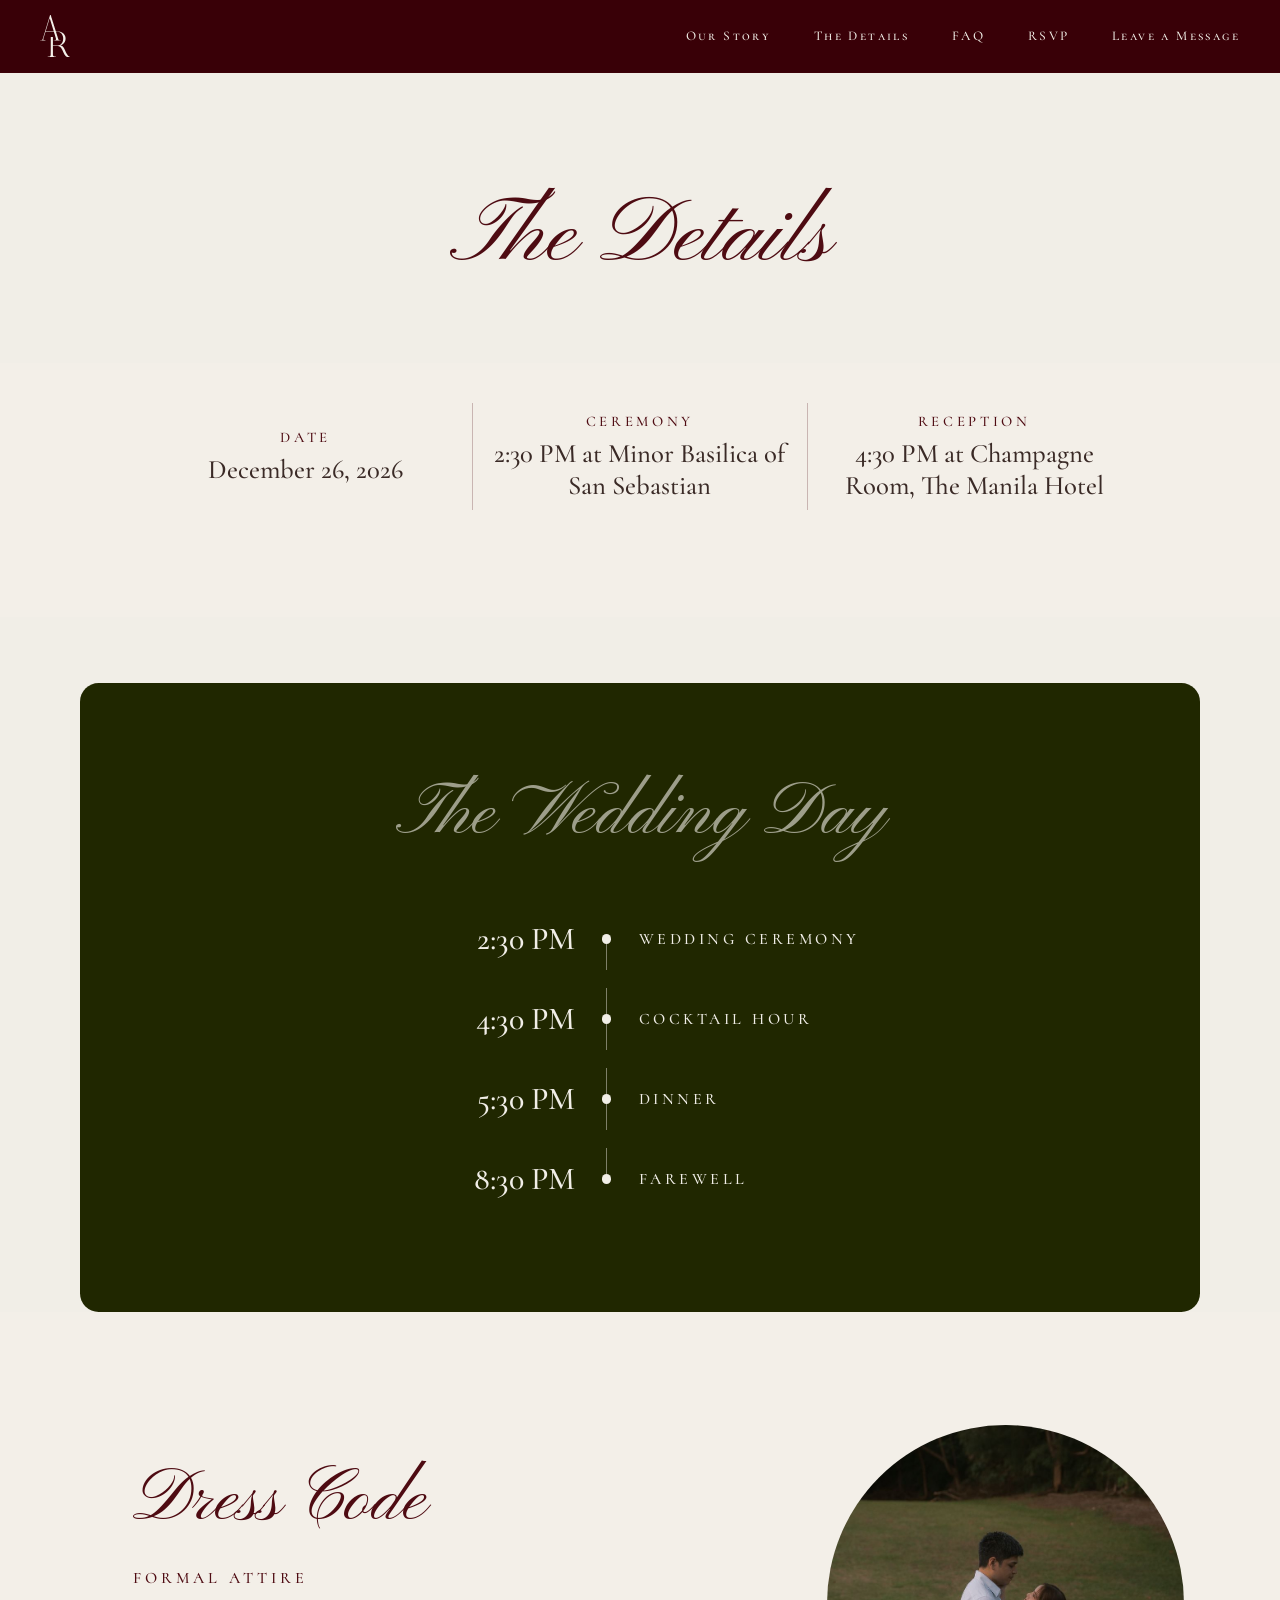
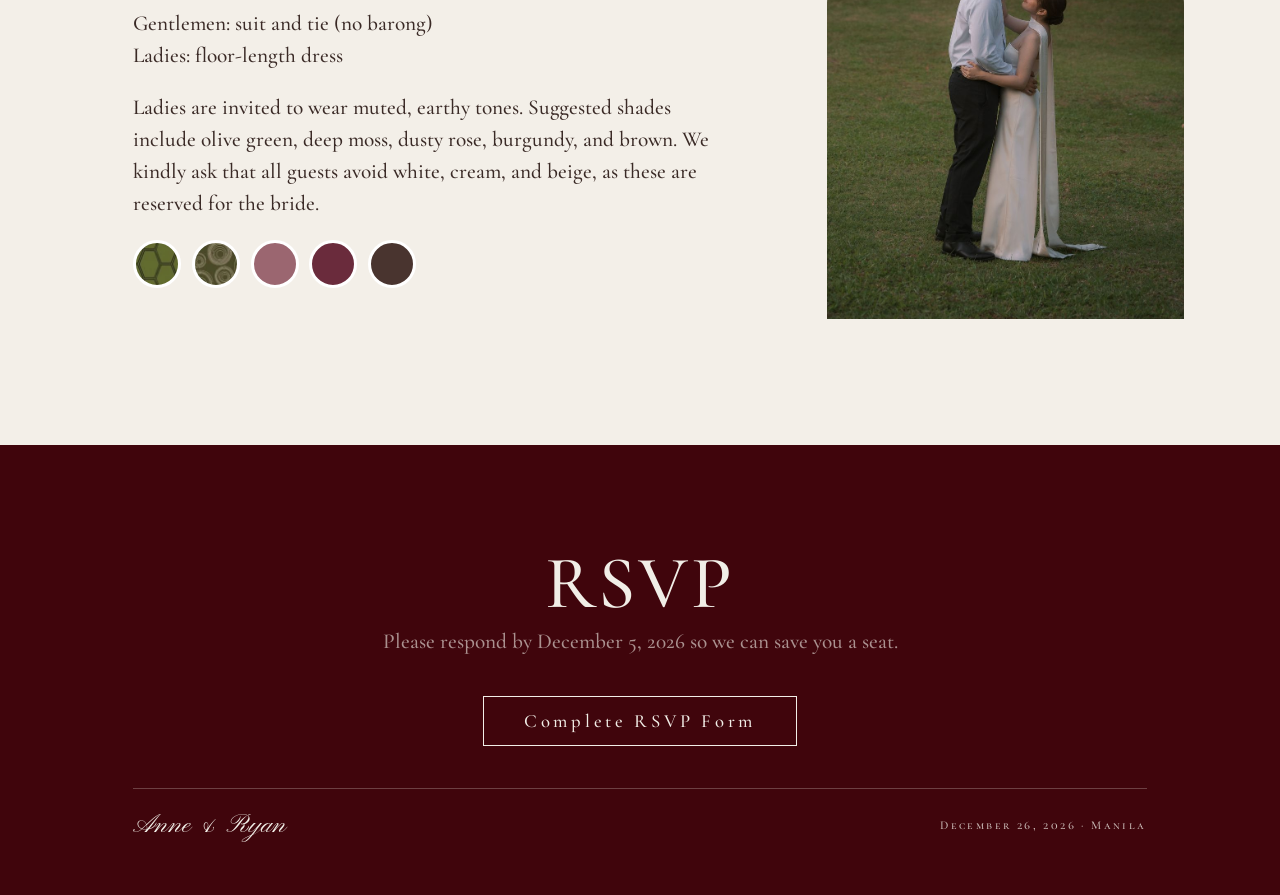
==== commit b75cf815: "Part III: story text, RSVP hint, FAQ answers, Write a Message pill, PNG favicons, HANDOFF round 23" ====
--- a/anne-and-ryan-wedding/details.html
+++ b/anne-and-ryan-wedding/details.html
@@ -4,7 +4,9 @@
   <meta charset="utf-8">
   <meta name="viewport" content="width=device-width, initial-scale=1">
   <title>The Details · Anne &amp; Ryan</title>
-  <link rel="icon" href="assets/img/favicon.svg?v=2">
+  <link rel="icon" type="image/svg+xml" href="assets/img/favicon.svg?v=3">
+  <link rel="icon" type="image/png" sizes="32x32" href="assets/img/favicon-32.png?v=3">
+  <link rel="apple-touch-icon" href="assets/img/apple-touch-icon.png?v=3">
   <link rel="preconnect" href="https://fonts.googleapis.com">
   <link rel="preconnect" href="https://fonts.gstatic.com" crossorigin>
   <link rel="stylesheet" href="https://fonts.googleapis.com/css2?family=Afacad&family=Cormorant+Garamond:ital,wght@0,500;0,600;1,500&family=Cormorant+SC:wght@500&family=Pinyon+Script&display=swap">
--- a/anne-and-ryan-wedding/assets/css/style.css
+++ b/anne-and-ryan-wedding/assets/css/style.css
@@ -157,12 +157,12 @@
   height: calc(1180 * var(--u)); min-height: 560px;
   display: flex; align-items: center; justify-content: center;
 }
-.hero__bg { position: absolute; inset: 0; width: 100%; height: 100%; object-fit: cover; object-position: 50% 26.6%; opacity: .54; } /* Figma: black 46% on top; crop = image top -31% (216:11) */
+.hero__bg { position: absolute; inset: 0; width: 100%; height: 100%; object-fit: cover; object-position: 50% 55%; opacity: .54; } /* Part II: photo #59 (flower garden); black 46% on top */
 .hero__inner { position: relative; display: flex; flex-direction: column; align-items: center; gap: calc(28 * var(--u)); text-align: center; }
 .hero__inner .btn { margin-top: calc(20 * var(--u)); }
 html { scroll-behavior: smooth; }
 /* Anne's AR in the old pill frame (Nov 15) */
-.monogram { width: calc(101 * var(--u)); height: calc(155 * var(--u)); min-width: 52px; min-height: 80px; }
+.monogram { width: calc(94 * var(--u)); height: calc(155 * var(--u)); min-width: 48px; min-height: 80px; } /* Part II: capsule frame from the Canva pubmats */
 .monogram img { width: 100%; height: 100%; }
 .hero h1 { color: var(--cream); font-size: calc(220 * var(--u)); line-height: 1.05; white-space: nowrap; }
 .hero .hero-date { font-family: var(--serif-sc); font-size: calc(26 * var(--u)); letter-spacing: .3em; text-transform: uppercase; }
@@ -175,19 +175,20 @@
 .couple-msg__text .lab-sc { font-size: calc(22 * var(--u)); letter-spacing: .25em; }
 .couple-msg__text h2 { font-size: calc(100 * var(--u)); line-height: 1.1; }
 .couple-msg__text .body { font-size: calc(34 * var(--u)); line-height: 1.5; }
-.couple-msg__text .with { font-style: italic; font-size: calc(34 * var(--u)); margin-top: calc(28 * var(--u)); }
+.couple-msg__text .with { font-size: calc(34 * var(--u)); margin-top: calc(28 * var(--u)); } /* Part II: plain Cormorant, no italics */
 .couple-msg__text .sig { font-family: var(--script); color: var(--burg); font-size: calc(72 * var(--u)); }
 .arch-photo { width: calc(700 * var(--u)); aspect-ratio: 700 / 960; object-fit: cover; border-radius: 999px 999px 0 0; flex: none; }
 
 /* When / Where (lighter olive) + countdown (dark olive), Figma 216:27 / 216:46 */
-.ww { background: var(--olive-2); color: var(--cream); padding: calc(170 * var(--u)) calc(200 * var(--u)) calc(110 * var(--u)); display: flex; justify-content: center; text-align: center; }
-.ww__row { display: flex; align-items: center; gap: calc(100 * var(--u)); }
+.ww { background: var(--olive); /* Part II: the darker olive, same as the countdown */ color: var(--cream); padding: calc(170 * var(--u)) calc(200 * var(--u)) calc(110 * var(--u)); display: flex; justify-content: center; text-align: center; }
+.ww__row { display: flex; align-items: flex-start; gap: calc(100 * var(--u)); } /* Part II: "Where" lines up with "When" */
 .ww__col { display: flex; flex-direction: column; align-items: center; gap: calc(20 * var(--u)); }
 .ww__col--when { width: calc(447 * var(--u)); }
 .ww__col--where { width: calc(840 * var(--u)); }
 .ww__rule { width: 1px; align-self: stretch; background: rgba(243,239,232,.35); }
 .ww h2 { color: var(--cream); opacity: .5; font-size: var(--fs-title); line-height: 1.25; }
 .ww .big { font-size: var(--fs-val); }
+.ww__lines p:not(.big) { font-size: calc(28 * var(--u)); } /* Part II: same size as the cities */
 .ww__lines { display: flex; flex-direction: column; gap: calc(20 * var(--u)); font-size: var(--fs-body); }
 .ww__places { display: flex; gap: calc(80 * var(--u)); }
 .ww__place { width: calc(380 * var(--u)); display: flex; flex-direction: column; align-items: center; gap: calc(6 * var(--u)); }
@@ -210,6 +211,14 @@
 .story-top h1 { font-size: calc(120 * var(--u)); }
 .story-text { font-size: var(--fs-body); line-height: 1.55; color: var(--black); display: flex; flex-direction: column; gap: calc(32 * var(--u)); }
 .story-top .polaroid { width: calc(676 * var(--u)); height: calc(868 * var(--u)); --rot: 2deg; }
+/* Part II: four photos paired with the story (2 x 2 small polaroids, alternating tilt) */
+.story-pics { width: calc(676 * var(--u)); flex: none; display: grid; grid-template-columns: 1fr 1fr; gap: calc(44 * var(--u)) calc(40 * var(--u)); }
+.story-pics .polaroid { width: auto; height: auto; margin: 0; --pb: 56; }
+.story-pics .polaroid img { aspect-ratio: 1; height: auto; display: block; }
+.story-pics .polaroid:nth-child(1) { --rot: -2deg; }
+.story-pics .polaroid:nth-child(2) { --rot: 2deg; }
+.story-pics .polaroid:nth-child(3) { --rot: 1.5deg; }
+.story-pics .polaroid:nth-child(4) { --rot: -1.5deg; }
 
 /* five photos at uneven heights */
 /* Our Story photos: one revolving strip (Nov 17). moments.js repeats the set once and moves scrollLeft; the margin on
@@ -239,14 +248,14 @@
 .d-facts .val { font-size: var(--fs-val); line-height: 1.2; }
 
 .d-day { background: var(--bg-2); padding: calc(100 * var(--u)) calc(120 * var(--u)) 0; }
-.d-day__card { background: rgba(220,162,163,.2); border-radius: calc(28 * var(--u)); padding: calc(130 * var(--u)) 0 calc(140 * var(--u)); display: flex; flex-direction: column; align-items: center; gap: calc(56 * var(--u)); color: var(--wine); }
-.d-day h2 { color: var(--wine); opacity: .6; font-size: var(--fs-title); line-height: 1.25; }
+.d-day__card { background: var(--olive); /* Part II: dark olive instead of pink */ border-radius: calc(28 * var(--u)); padding: calc(130 * var(--u)) 0 calc(140 * var(--u)); display: flex; flex-direction: column; align-items: center; gap: calc(56 * var(--u)); color: var(--cream); }
+.d-day h2 { color: var(--cream); opacity: .6; font-size: var(--fs-title); line-height: 1.25; }
 .schedule { list-style: none; margin: 0; padding: 0; width: calc(636 * var(--u)); }
 .schedule li { display: grid; grid-template-columns: calc(220 * var(--u)) calc(16 * var(--u)) 1fr; column-gap: calc(40 * var(--u)); align-items: center; height: calc(120 * var(--u)); position: relative; }
 .schedule .tt { font-size: calc(48 * var(--u)); text-align: right; }
-.schedule .dot { justify-self: center; width: calc(14 * var(--u)); height: calc(14 * var(--u)); min-width: 7px; min-height: 7px; border-radius: 50%; background: var(--wine); position: relative; }
+.schedule .dot { justify-self: center; width: calc(14 * var(--u)); height: calc(14 * var(--u)); min-width: 7px; min-height: 7px; border-radius: 50%; background: var(--cream); position: relative; }
 /* Figma 216:137: a 40px line above and below each dot (45% opacity), touching the dot, with a gap between rows */
-.schedule .dot::before, .schedule .dot::after { content: ""; position: absolute; left: 50%; width: 1px; margin-left: -.5px; height: calc(40 * var(--u)); background: rgba(54,0,0,.45); }
+.schedule .dot::before, .schedule .dot::after { content: ""; position: absolute; left: 50%; width: 1px; margin-left: -.5px; height: calc(40 * var(--u)); background: rgba(241,238,231,.45); }
 .schedule .dot::before { bottom: 100%; }
 .schedule .dot::after { top: 100%; }
 .schedule li:first-child .dot::before, .schedule li:last-child .dot::after { display: none; }
@@ -259,7 +268,7 @@
 .d-dress p.txt { font-size: var(--fs-body); line-height: 1.5; }
 .swatches { display: flex; flex-wrap: wrap; gap: calc(16 * var(--u)); }
 .swatches span { width: calc(72 * var(--u)); height: calc(72 * var(--u)); min-width: 32px; min-height: 32px; border-radius: 50%; border: calc(6 * var(--u)) solid #fff; background-size: cover !important; background-position: center !important; }
-.d-dress .polaroid { width: calc(536 * var(--u)); height: calc(758 * var(--u)); --rot: 3deg; --pb: 80; }
+.d-dress .dress-arch { width: calc(536 * var(--u)); aspect-ratio: 536 / 740; object-fit: cover; border-radius: 999px 999px 0 0; flex: none; } /* Part II: photo #76 in an arch, no polaroid */
 
 /* =========================================================
    FAQ
@@ -269,10 +278,10 @@
 .photo-head--faq img { object-position: 50% 71.6%; } /* Figma 216:200: image top -255% = the couple walking */
 .photo-head::after { content: ""; position: absolute; inset: 0; background: rgba(32,39,0,.4); }
 .photo-head h1 { position: relative; z-index: 1; color: var(--cream); font-size: calc(130 * var(--u)); text-align: center; line-height: 1.25; padding: 0 20px; }
-.faq { display: flex; align-items: flex-start; gap: calc(120 * var(--u)); padding: calc(80 * var(--u)) calc(200 * var(--u)) calc(180 * var(--u)); }
-.faq__list { width: calc(1000 * var(--u)); flex: none; display: flex; flex-direction: column; gap: calc(40 * var(--u)); }
+.faq { display: flex; justify-content: center; align-items: flex-start; gap: calc(120 * var(--u)); padding: calc(80 * var(--u)) calc(200 * var(--u)) calc(180 * var(--u)); }
+.faq__list { width: calc(1100 * var(--u)); flex: none; text-align: center; /* Part II: no photo, text centred */ display: flex; flex-direction: column; gap: calc(40 * var(--u)); }
 .faq__item { display: flex; flex-direction: column; gap: calc(10 * var(--u)); }
-.faq__item h2 { font-size: calc(52 * var(--u)); line-height: 1.25; }
+.faq__item h2 { font-family: var(--serif); font-weight: 500; font-size: calc(40 * var(--u)); line-height: 1.3; } /* Part II: Cormorant, easier to read than script */
 .faq__item p { font-size: calc(28 * var(--u)); line-height: 1.5; }
 .faq__item a { text-decoration: underline; text-underline-offset: .15em; }
 .faq .rule { height: 1px; border: 0; margin: 0; background: rgba(78,11,18,.2); }
@@ -303,7 +312,9 @@
    RSVP (guest list: find your invitation by last name, answer for each guest)
    ========================================================= */
 .rsvp { position: relative; overflow: hidden; padding: calc(160 * var(--u)) 20px calc(180 * var(--u)); display: flex; justify-content: center; }
-.rsvp__bg { position: absolute; inset: 0; width: 100%; height: 100%; object-fit: cover; object-position: 50% 20%; }
+.rsvp__bg { position: absolute; inset: 0; width: 100%; height: 100%; object-fit: cover; object-position: 50% 42%; } /* Part II: photo #96, couple just under the card */
+/* Part II: the big "RSVP" in Cormorant caps like the footer (the thank-you title stays script) */
+.rsvp__card:not(:has(.rsvp-done.is-active)) h1 { font-family: var(--sans); text-transform: uppercase; letter-spacing: .04em; font-size: calc(112 * var(--u)); line-height: 1.2; }
 .rsvp::before { content: ""; position: absolute; inset: 0; background: rgba(32,39,0,.55); z-index: 1; }
 .rsvp__card { position: relative; z-index: 2; width: calc(1060 * var(--u)); min-width: min(100%, 560px); background: var(--bg-2); border-radius: calc(28 * var(--u)); padding: calc(110 * var(--u)) calc(120 * var(--u)) calc(120 * var(--u)); display: flex; flex-direction: column; gap: calc(44 * var(--u)); color: var(--ink); }
 .rsvp__card h1 { font-size: calc(140 * var(--u)); line-height: 1; text-align: center; } /* every RSVP step centred (designer, Nov 17) */
@@ -341,7 +352,6 @@
    middle (524 above and below), title centred, 30 px text, button 40 below the text, 120 side padding */
 @media (min-width: 761px) {
   .rsvp:has(.rsvp-done.is-active) { padding-top: calc(524 * var(--u)); padding-bottom: calc(524 * var(--u)); }
-  .rsvp:has(.rsvp-done.is-active) .rsvp__bg { object-position: 50% 13.3%; }
   .rsvp-done p { font-size: calc(30 * var(--u)); line-height: 1.5; }
   .rsvp-done .pill-btn { margin: calc(40 * var(--u)) 0 calc(20 * var(--u)); padding: calc(20 * var(--u)) calc(120 * var(--u)); }
 }
@@ -374,6 +384,12 @@
 .stage-wrap { position: relative; height: calc(1606 * var(--u)); }
 .stage { position: absolute; left: 0; top: calc(41.27 * var(--u)); width: 100%; aspect-ratio: 1920 / 1652; }
 .stage > .arch { position: absolute; inset: 0; width: 100%; height: 100%; pointer-events: none; user-select: none; }
+/* Part II: photo #51 instead of the flower frame, olive veil so the copy and letters read on it */
+.stage > .arch--photo { object-fit: cover; }
+.stage:has(.arch--photo)::after { content: ""; position: absolute; inset: 0; background: rgba(32,39,0,.45); z-index: 1; pointer-events: none; }
+.stage-wrap:has(.arch--photo) { height: calc(1652 * var(--u)); }
+.stage-wrap:has(.arch--photo) .stage { top: 0; }
+.stage-wrap:has(.arch--photo) .stage-copy h1, .stage-wrap:has(.arch--photo) .stage-copy h2, .stage-wrap:has(.arch--photo) .stage-copy p { color: var(--cream); }
 .stage-copy {
   position: absolute; left: 0; right: 0; top: calc(600 * var(--u));
   display: flex; flex-direction: column; align-items: center; text-align: center; gap: calc(100 * var(--u)); z-index: 3;
@@ -536,7 +552,7 @@
 
   .hero { height: 100svh; min-height: 600px; max-height: 820px; }
   .hero__inner { gap: 18px; padding: 0 16px; }
-  .monogram { width: 58px; height: 89px; min-width: 0; min-height: 0; }
+  .monogram { width: 54px; height: 89px; min-width: 0; min-height: 0; }
   .hero h1 { font-size: 54px; }
   .hero .hero-date { font-size: 14px; }
 
@@ -558,6 +574,7 @@
   .ww__place { width: 300px; max-width: 100%; }
   .ww .name { font-size: 22px; }
   .ww .city { font-size: 18px; }
+  .ww__lines p:not(.big) { font-size: 18px; }
 
   .countdown { padding: 0 20px 72px; }
   .countdown__nums { gap: 24px; padding-top: 36px; }
@@ -569,6 +586,8 @@
   .story-top h1 { font-size: 64px; }
   .story-text { gap: 18px; line-height: 1.5; }
   .story-top .polaroid { width: 280px; height: 360px; }
+  .story-pics { width: 100%; max-width: 360px; align-self: center; gap: 22px 18px; }
+  .story-pics .polaroid { width: auto; height: auto; padding: 7px 7px 26px; }
   .moments { padding: 24px 0 64px; }
   .moments__track { padding-left: 24px; }
   .moments img { border-radius: 8px; margin-right: 14px; }
@@ -593,13 +612,13 @@
   .d-dress .lab-sc { font-size: 13px; }
   .swatches { gap: 8px; }
   .swatches span { width: 44px; height: 44px; min-width: 0; min-height: 0; border-width: 3px; }
-  .d-dress .polaroid { width: 260px; height: 368px; }
+  .d-dress .dress-arch { width: 100%; max-width: 320px; align-self: center; }
 
   .photo-head { height: 300px; min-height: 0; }
   .photo-head h1 { font-size: 52px; }
   .faq { flex-direction: column; align-items: center; gap: 48px; padding: 48px 24px 80px; }
   .faq__list { width: 100%; gap: 24px; }
-  .faq__item h2 { font-size: 32px; }
+  .faq__item h2 { font-size: 24px; }
   .faq__item p { font-size: 18px; }
   .faq .polaroid { width: 240px; height: 357px; margin: 0; }
 
@@ -612,6 +631,7 @@
   .rsvp { padding: 48px 12px 64px; }
   .rsvp__card { width: 100%; min-width: 0; border-radius: 16px; padding: 40px 22px 44px; gap: 24px; }
   .rsvp__card h1 { font-size: 72px; }
+  .rsvp__card:not(:has(.rsvp-done.is-active)) h1 { font-size: 52px; }
   .rsvp__intro { font-size: 18px; }
   .rstep, .rform { gap: 24px; }
   .rinput { border-radius: 8px; padding: 12px 14px; }
@@ -628,7 +648,6 @@
   .rsvp-done p { font-size: 20px; }
   /* RSVP sent on phones (designer, Nov 16): card lower so the couple shows above it, even padding, one-line button */
   .rsvp:has(.rsvp-done.is-active) { padding-top: 220px; }
-  .rsvp:has(.rsvp-done.is-active) .rsvp__bg { object-position: 50% 0; }
   .rsvp:has(.rsvp-done.is-active) .rsvp__card { padding-bottom: 40px; }
   .rsvp-done .pill-btn { font-size: 16px; letter-spacing: 2.5px; padding: 14px 24px; white-space: nowrap; }
 
@@ -637,6 +656,9 @@
   .stage-copy { position: relative; top: 0; padding: 0 8px; gap: 40px; order: 0; }
   .stage-copy p { width: auto; }
   .stage { position: relative; top: 0; margin-top: 44px; order: 1; }
+  .stage-wrap:has(.arch--photo) { height: auto; }
+  .stage-wrap:has(.arch--photo) .stage-copy h1, .stage-wrap:has(.arch--photo) .stage-copy h2 { color: var(--burg); }
+  .stage-wrap:has(.arch--photo) .stage-copy p { color: var(--ink); }
 
   .page-pad { padding: 110px 8px 60px; }
   .page-pad .d-head { gap: 12px; padding: 0; }
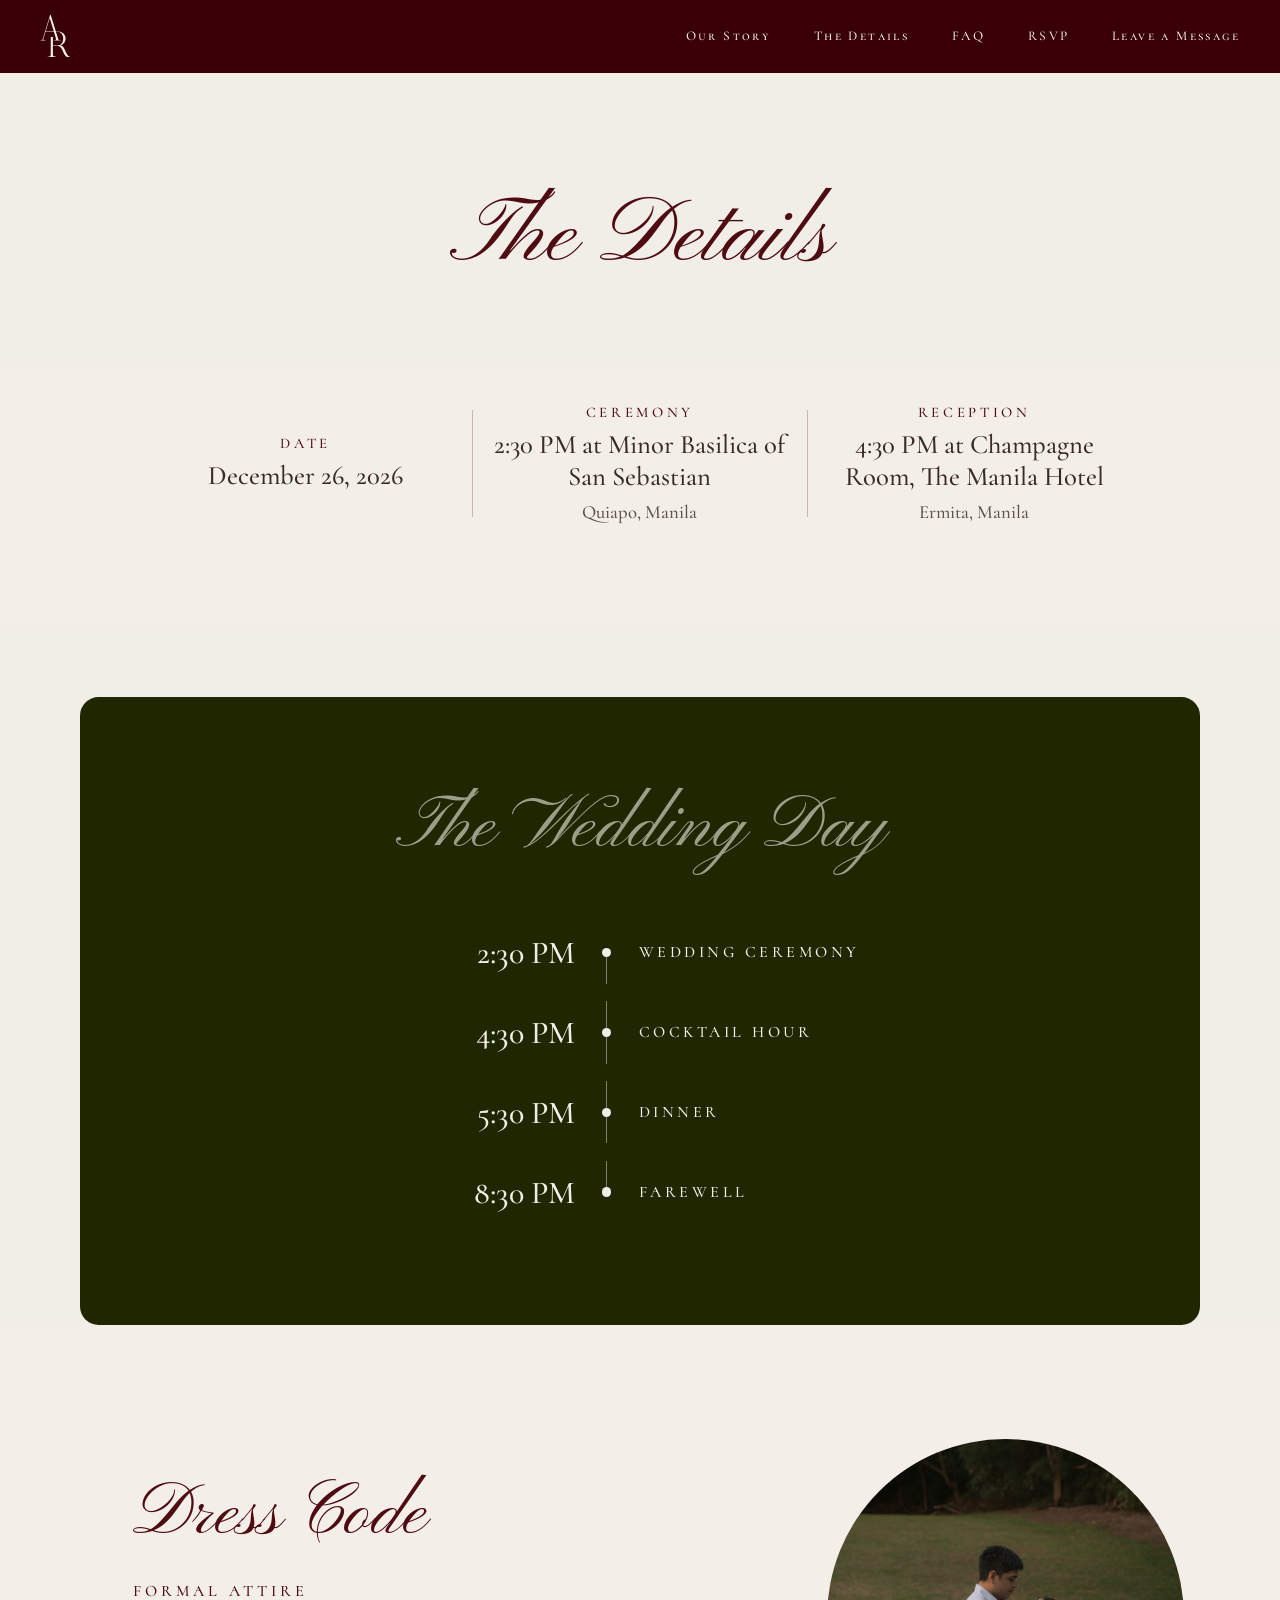
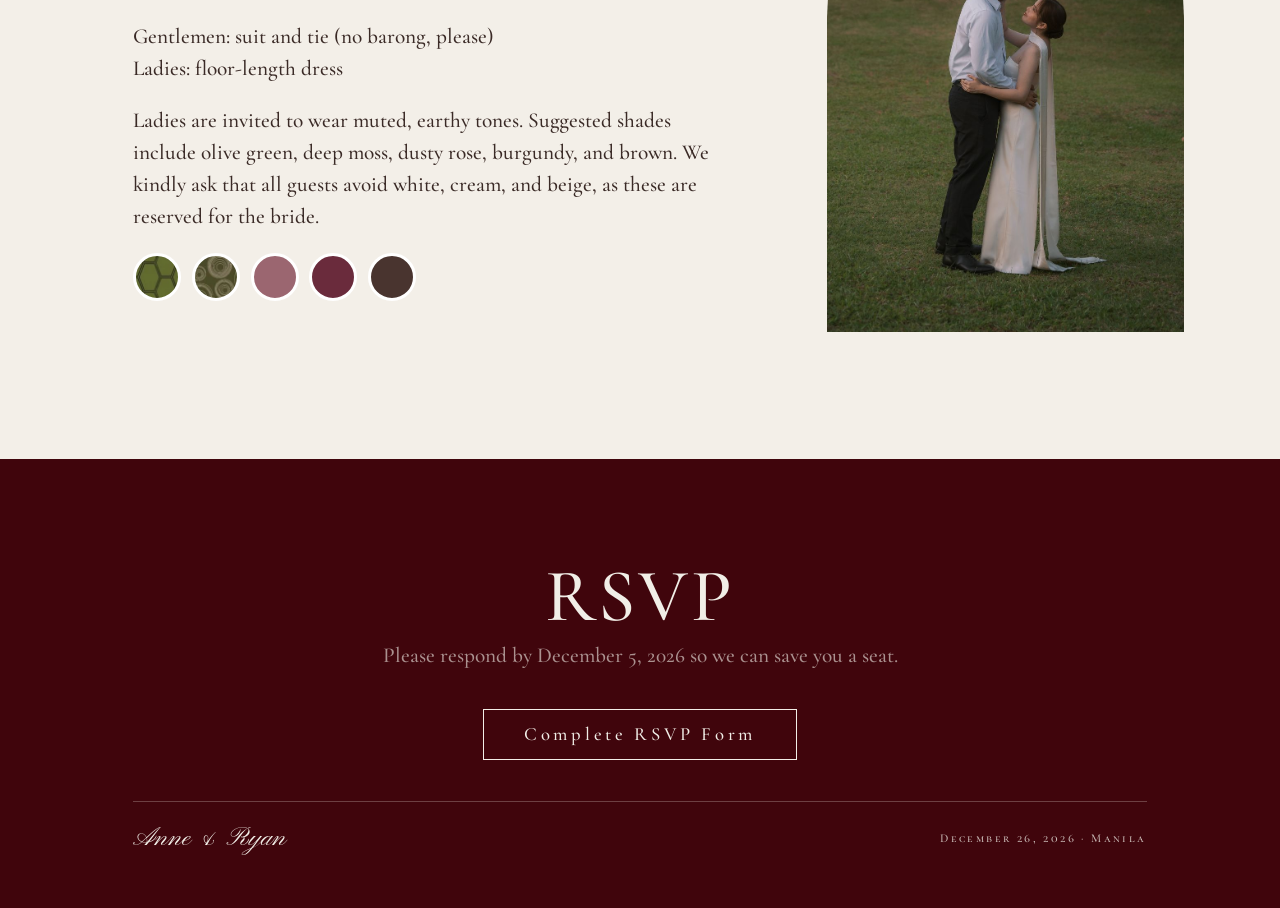
==== commit 434b1cc3: "Part 4: details + FAQ, HANDOFF round 26" ====
--- a/anne-and-ryan-wedding/details.html
+++ b/anne-and-ryan-wedding/details.html
@@ -31,9 +31,9 @@
     <section class="d-facts" data-fade>
       <div><p class="lab">Date</p><p class="val" data-c="date">December 26, 2026</p></div>
       <div class="rule" aria-hidden="true"></div>
-      <div><p class="lab">Ceremony</p><p class="val"><span data-c="time">2:30 PM</span> at <span data-c="venue">Minor Basilica of San Sebastian</span></p></div>
+      <div><p class="lab">Ceremony</p><p class="val"><span data-c="time">2:30 PM</span> at <span data-c="venue">Minor Basilica of San Sebastian</span></p><p class="city" data-c="venueCity">Quiapo, Manila</p></div>
       <div class="rule" aria-hidden="true"></div>
-      <div><p class="lab">Reception</p><p class="val"><span data-c="receptionTime">4:30 PM</span> at <span data-c="reception">Champagne Room, The Manila Hotel</span></p></div>
+      <div><p class="lab">Reception</p><p class="val"><span data-c="receptionTime">4:30 PM</span> at <span data-c="reception">Champagne Room, The Manila Hotel</span></p><p class="city" data-c="receptionCity">Ermita, Manila</p></div>
       <div class="rule" aria-hidden="true" hidden></div>
       <div data-table hidden><p class="lab">Your Table</p><p class="val" data-table-val>Table 5</p></div>
     </section>
@@ -54,7 +54,7 @@
       <div class="d-dress__text" data-fade>
         <h2>Dress Code</h2>
         <p class="lab-sc">Formal attire</p>
-        <p class="txt">Gentlemen: suit and tie (no barong)<br>Ladies: floor-length dress</p>
+        <p class="txt">Gentlemen: suit and tie (no barong, please)<br>Ladies: floor-length dress</p>
         <p class="txt">Ladies are invited to wear muted, earthy tones. Suggested shades include olive green, deep moss, dusty rose, burgundy, and brown. We kindly ask that all guests avoid white, cream, and beige, as these are reserved for the bride.</p>
         <!-- color swatches from Anne's dress code card (Canva, Nov 16): 2 prints (images), 3 flat colors -->
         <div class="swatches" role="img" aria-label="Suggested colors: olive green, deep moss, dusty rose, burgundy and brown">
--- a/anne-and-ryan-wedding/assets/css/style.css
+++ b/anne-and-ryan-wedding/assets/css/style.css
@@ -22,8 +22,8 @@
   --card: #f1eee7;
   --white: #fff;
   --muted: #7d7d7d;
-  --lav: #c7b8d4;
-  --lav-dark: #9a80b0;
+  --lav: #ddbdc0;      /* Part III: envelope is dusty rose now (was lavender #c7b8d4) */
+  --lav-dark: #b8878d; /* was #9a80b0 */
   --serif: "Cormorant Garamond", Georgia, serif;
   --serif-sc: "Cormorant SC", Georgia, serif;
   --sans: "Cormorant Garamond", Georgia, serif;
@@ -112,6 +112,7 @@
 .btn[disabled], .btn.is-disabled { opacity: .5; cursor: not-allowed; transform: none; }
 .btn--gray { background: var(--olive); }
 .btn--wide { align-self: center; }
+.btn--pill-olive { background: var(--olive); border-radius: 999px; } /* Part III: "Write a Message" like the RSVP card buttons */
 /* rounded rose button (RSVP card) */
 .pill-btn {
   display: inline-flex; align-items: center; justify-content: center; align-self: center;
@@ -246,6 +247,7 @@
 .d-facts .rule { width: 1px; height: calc(160 * var(--u)); padding: 0; background: rgba(78,11,18,.25); }
 .d-facts .lab { font-family: var(--serif-sc); font-size: calc(22 * var(--u)); letter-spacing: .25em; text-transform: uppercase; color: var(--burg); }
 .d-facts .val { font-size: var(--fs-val); line-height: 1.2; }
+.d-facts .city { font-size: calc(28 * var(--u)); opacity: .8; } /* Part 4: city under ceremony / reception, like the landing */
 
 .d-day { background: var(--bg-2); padding: calc(100 * var(--u)) calc(120 * var(--u)) 0; }
 .d-day__card { background: var(--olive); /* Part II: dark olive instead of pink */ border-radius: calc(28 * var(--u)); padding: calc(130 * var(--u)) 0 calc(140 * var(--u)); display: flex; flex-direction: column; align-items: center; gap: calc(56 * var(--u)); color: var(--cream); }
@@ -284,6 +286,10 @@
 .faq__item h2 { font-family: var(--serif); font-weight: 500; font-size: calc(40 * var(--u)); line-height: 1.3; } /* Part II: Cormorant, easier to read than script */
 .faq__item p { font-size: calc(28 * var(--u)); line-height: 1.5; }
 .faq__item a { text-decoration: underline; text-underline-offset: .15em; }
+/* Part 4: bank QR codes under the gift answer, small; tap opens the full image */
+.faq__qr { display: flex; justify-content: center; gap: calc(30 * var(--u)); margin-top: calc(20 * var(--u)); }
+.faq__qr a { display: block; line-height: 0; }
+.faq__qr img { height: calc(260 * var(--u)); width: auto; border-radius: calc(12 * var(--u)); }
 .faq .rule { height: 1px; border: 0; margin: 0; background: rgba(78,11,18,.2); }
 .faq .polaroid { width: calc(456 * var(--u)); height: calc(678 * var(--u)); margin: calc(48 * var(--u)) 0 0 calc(12 * var(--u)); --pb: 80; --rot: -2deg; } /* Figma 216:233: position + -2deg tilt matched to the frame */
 
@@ -387,8 +393,10 @@
 /* Part II: photo #51 instead of the flower frame, olive veil so the copy and letters read on it */
 .stage > .arch--photo { object-fit: cover; }
 .stage:has(.arch--photo)::after { content: ""; position: absolute; inset: 0; background: rgba(32,39,0,.45); z-index: 1; pointer-events: none; }
-.stage-wrap:has(.arch--photo) { height: calc(1652 * var(--u)); }
-.stage-wrap:has(.arch--photo) .stage { top: 0; }
+/* Part III: the photo stage sits in the flow, so the section is exactly as tall as the photo (no cream strip under it
+   when the scrollbar or a wide screen makes 100% width differ from 1920 units) */
+.stage-wrap:has(.arch--photo) { height: auto; }
+.stage-wrap:has(.arch--photo) .stage { position: relative; top: 0; }
 .stage-wrap:has(.arch--photo) .stage-copy h1, .stage-wrap:has(.arch--photo) .stage-copy h2, .stage-wrap:has(.arch--photo) .stage-copy p { color: var(--cream); }
 .stage-copy {
   position: absolute; left: 0; right: 0; top: calc(600 * var(--u));
@@ -470,7 +478,7 @@
   opacity: 0; transition: opacity .2s; rotate: calc(var(--r, 0deg) * -1);
 }
 .bouquet .note .fl:hover .x, .bouquet .note .fl.sel .x { opacity: 1; }
-.bouquet.drop-ok { outline: 1px dashed #9a80b0; outline-offset: 6px; }
+.bouquet.drop-ok { outline: 1px dashed var(--lav-dark); outline-offset: 6px; }
 .drag-ghost { position: fixed; z-index: 100; pointer-events: none; translate: -50% -50%; opacity: .9; }
 .drag-ghost img { width: 100%; }
 .arrange-next { margin-top: calc(60 * var(--u)); }
@@ -620,6 +628,9 @@
   .faq__list { width: 100%; gap: 24px; }
   .faq__item h2 { font-size: 24px; }
   .faq__item p { font-size: 18px; }
+  .faq__qr { gap: 14px; margin-top: 12px; }
+  .faq__qr img { height: 170px; border-radius: 8px; }
+  .d-facts .city { font-size: 16px; }
   .faq .polaroid { width: 240px; height: 357px; margin: 0; }
 
   .gate h1 { font-size: 64px; }
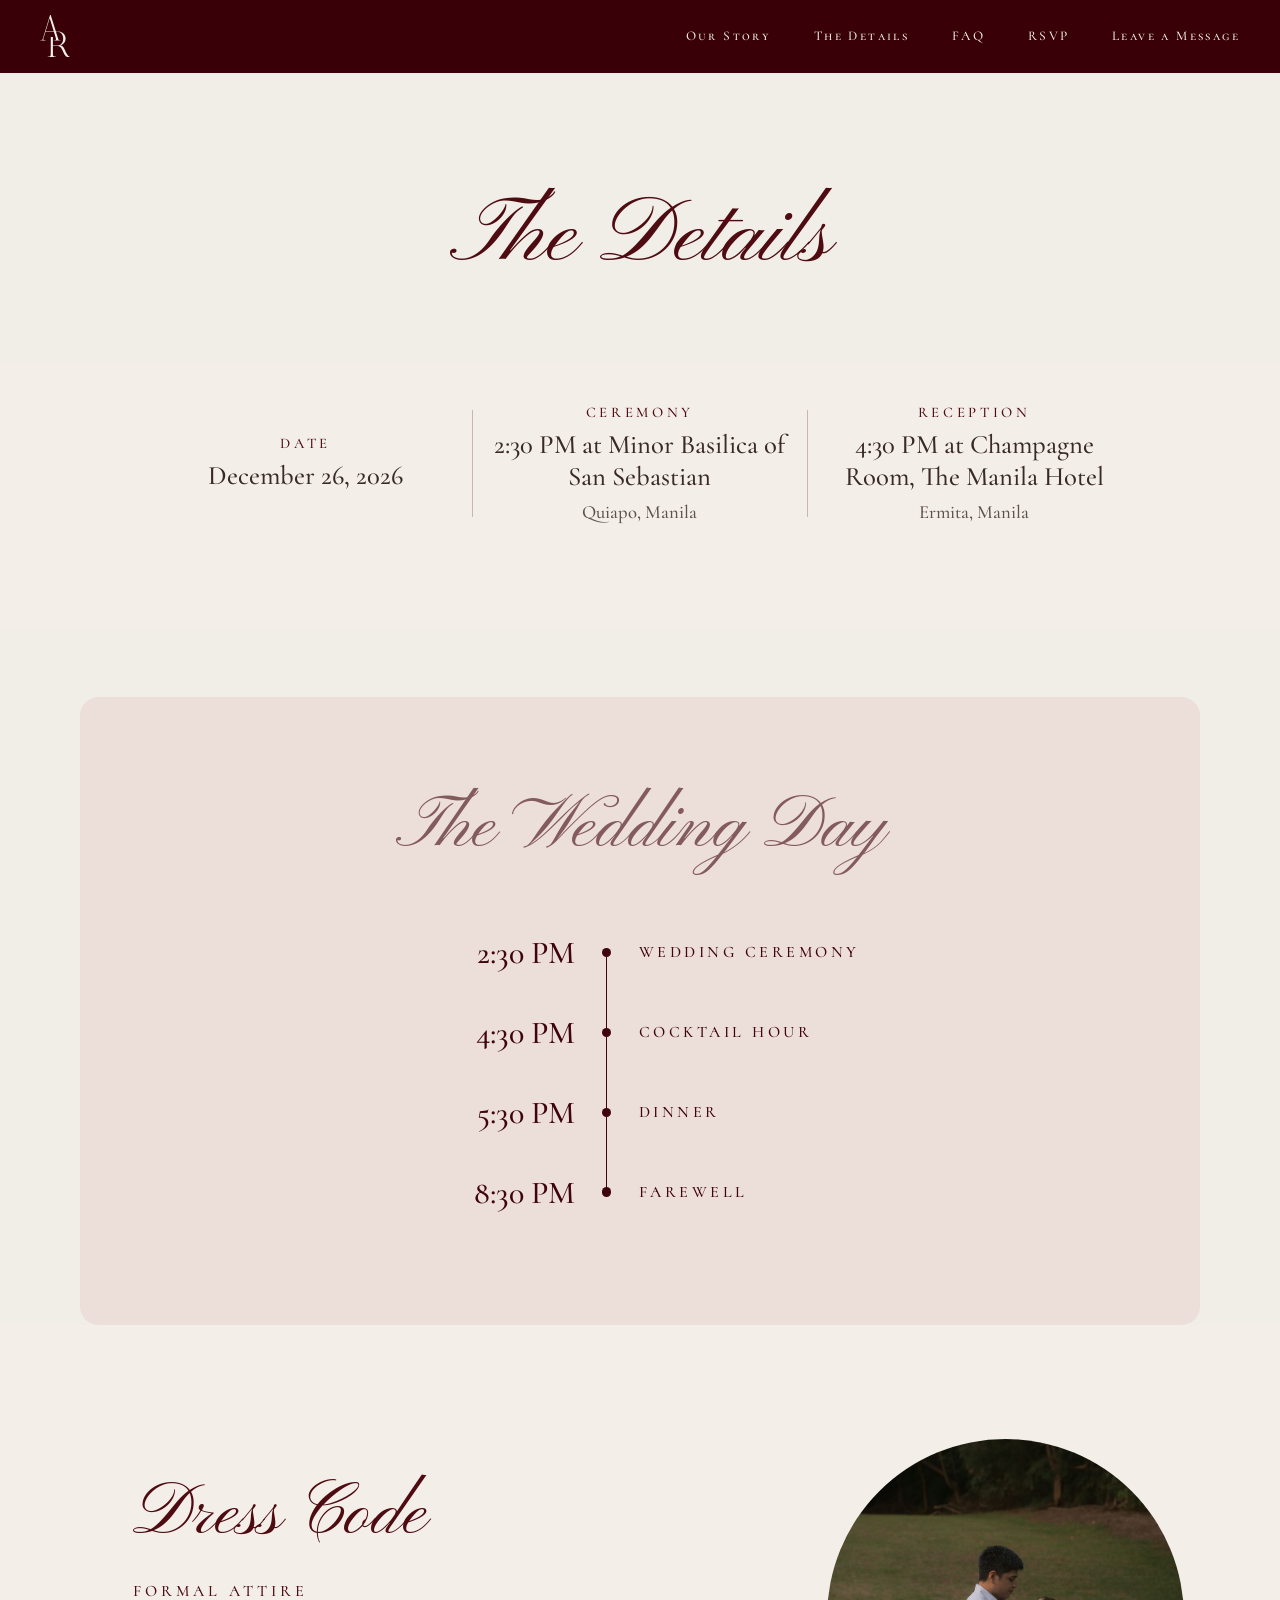
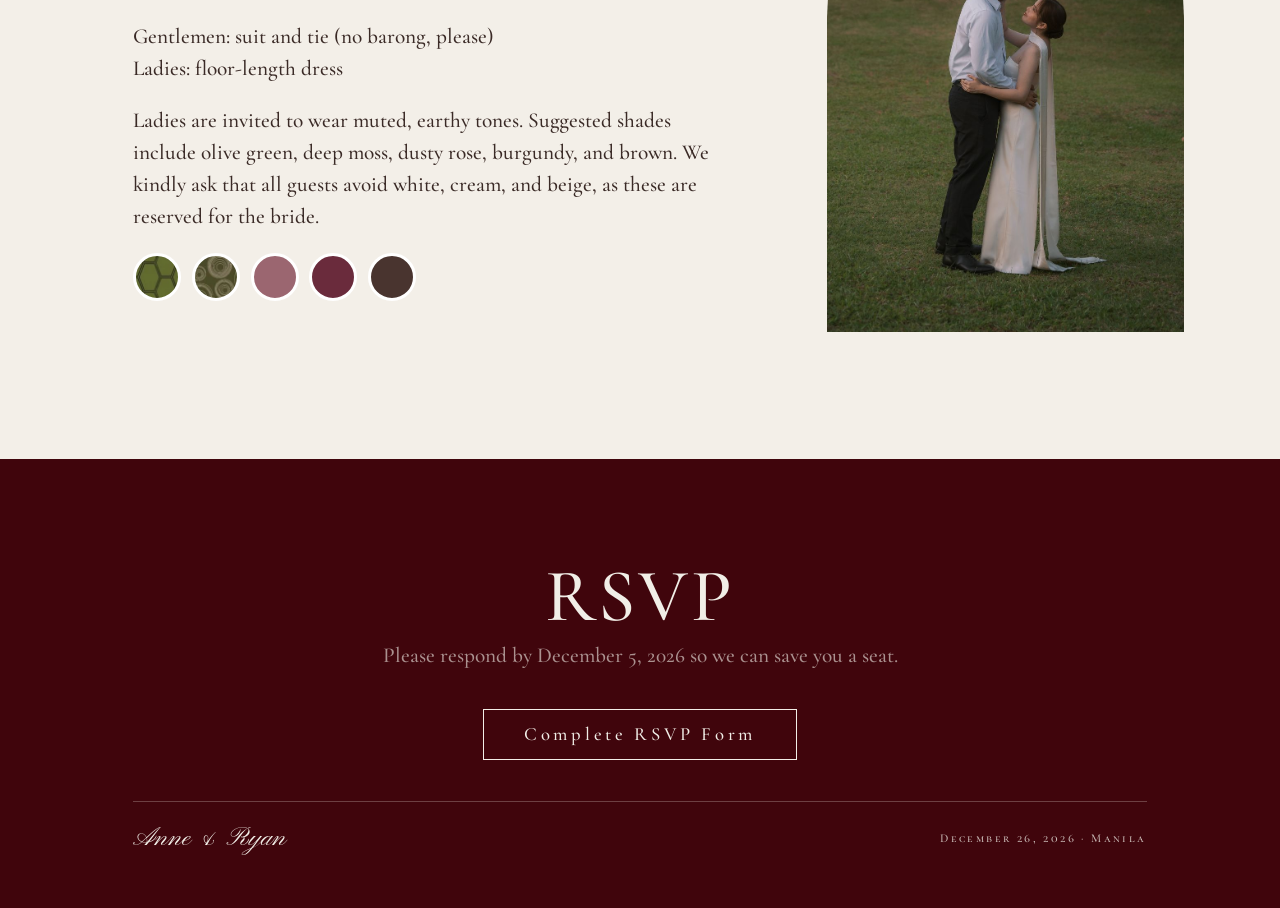
==== commit e405307f: "Round 28: pages (cache v28, QR toggle, phone banner) + HANDOFF" ====
--- a/anne-and-ryan-wedding/details.html
+++ b/anne-and-ryan-wedding/details.html
@@ -10,7 +10,7 @@
   <link rel="preconnect" href="https://fonts.googleapis.com">
   <link rel="preconnect" href="https://fonts.gstatic.com" crossorigin>
   <link rel="stylesheet" href="https://fonts.googleapis.com/css2?family=Afacad&family=Cormorant+Garamond:ital,wght@0,500;0,600;1,500&family=Cormorant+SC:wght@500&family=Pinyon+Script&display=swap">
-  <link rel="stylesheet" href="assets/css/style.css">
+  <link rel="stylesheet" href="assets/css/style.css?v=28">
 </head>
 <body>
   <header class="nav" data-nav>
@@ -79,6 +79,6 @@
   </footer>
 
   <script src="assets/js/content.js"></script>
-  <script src="assets/js/common.js"></script>
+  <script src="assets/js/common.js?v=28"></script>
 </body>
 </html>
--- a/anne-and-ryan-wedding/assets/css/style.css
+++ b/anne-and-ryan-wedding/assets/css/style.css
@@ -68,7 +68,8 @@
 
 /* ---------- nav: dark burgundy bar, links either side of the AR monogram ---------- */
 .nav {
-  position: relative; z-index: 20;
+  position: sticky; top: 0; z-index: 20; /* Nov 19 (designer): hides while scrolling down, comes back on scroll up (common.js) */
+  transition: transform .35s ease;
   height: calc(110 * var(--u)); min-height: 56px;
   padding: 0 calc(60 * var(--u)); /* Figma 216:3: monogram left, links right (Nov 16) */
   display: flex; align-items: center; justify-content: flex-start;
@@ -77,6 +78,7 @@
   border-bottom: 1px solid rgba(78,11,18,.2);
   font-family: var(--serif-sc); font-size: var(--fs-nav); letter-spacing: .18em;
 }
+.nav.nav--hidden { transform: translateY(-100%); }
 .nav a { white-space: nowrap; transition: opacity .2s; }
 .nav a:hover { opacity: .7; }
 .nav .brand { display: flex; align-items: center; margin-right: auto; }
@@ -181,7 +183,7 @@
 .arch-photo { width: calc(700 * var(--u)); aspect-ratio: 700 / 960; object-fit: cover; border-radius: 999px 999px 0 0; flex: none; }
 
 /* When / Where (lighter olive) + countdown (dark olive), Figma 216:27 / 216:46 */
-.ww { background: var(--olive); /* Part II: the darker olive, same as the countdown */ color: var(--cream); padding: calc(170 * var(--u)) calc(200 * var(--u)) calc(110 * var(--u)); display: flex; justify-content: center; text-align: center; }
+.ww { background: var(--olive-2); /* Nov 19: Figma 216:27 is the lighter olive #2c330a again (countdown stays dark) */ color: var(--cream); padding: calc(170 * var(--u)) calc(200 * var(--u)) calc(110 * var(--u)); display: flex; justify-content: center; text-align: center; }
 .ww__row { display: flex; align-items: flex-start; gap: calc(100 * var(--u)); } /* Part II: "Where" lines up with "When" */
 .ww__col { display: flex; flex-direction: column; align-items: center; gap: calc(20 * var(--u)); }
 .ww__col--when { width: calc(447 * var(--u)); }
@@ -194,8 +196,8 @@
 .ww__places { display: flex; gap: calc(80 * var(--u)); }
 .ww__place { width: calc(380 * var(--u)); display: flex; flex-direction: column; align-items: center; gap: calc(6 * var(--u)); }
 .ww .lab { font-family: var(--serif-sc); font-size: var(--fs-label); letter-spacing: .25em; text-transform: uppercase; opacity: .8; }
-.ww .name { font-size: calc(36 * var(--u)); line-height: 1.18; }
-.ww .city { font-size: calc(28 * var(--u)); opacity: .8; }
+.ww .name { font-size: calc(38 * var(--u)); line-height: 1.15; }
+.ww .city { font-size: calc(30 * var(--u)); opacity: .85; } /* Figma 216:41 / 216:45 */
 
 .countdown { background: var(--olive); color: var(--cream); padding: calc(40 * var(--u)) calc(120 * var(--u)) calc(150 * var(--u)); display: flex; flex-direction: column; align-items: center; }
 .countdown__rule { display: none; } /* Figma: no line between When / Where and the countdown */
@@ -250,17 +252,15 @@
 .d-facts .city { font-size: calc(28 * var(--u)); opacity: .8; } /* Part 4: city under ceremony / reception, like the landing */
 
 .d-day { background: var(--bg-2); padding: calc(100 * var(--u)) calc(120 * var(--u)) 0; }
-.d-day__card { background: var(--olive); /* Part II: dark olive instead of pink */ border-radius: calc(28 * var(--u)); padding: calc(130 * var(--u)) 0 calc(140 * var(--u)); display: flex; flex-direction: column; align-items: center; gap: calc(56 * var(--u)); color: var(--cream); }
-.d-day h2 { color: var(--cream); opacity: .6; font-size: var(--fs-title); line-height: 1.25; }
-.schedule { list-style: none; margin: 0; padding: 0; width: calc(636 * var(--u)); }
+.d-day__card { background: #ecded9; /* Nov 19: Figma 287:977, pink card + burgundy text again */ border-radius: calc(28 * var(--u)); padding: calc(130 * var(--u)) 0 calc(140 * var(--u)); display: flex; flex-direction: column; align-items: center; gap: calc(56 * var(--u)); color: var(--foot); }
+.d-day h2 { color: var(--foot); opacity: .6; font-size: var(--fs-title); line-height: 1.25; }
+.schedule { list-style: none; margin: 0; padding: 0; width: calc(636 * var(--u)); position: relative; }
+/* Nov 19: one line through every dot, first to last (Figma Rectangle 3119, 1 x 372) */
+.schedule::before { content: ""; position: absolute; left: calc(267.5 * var(--u)); top: calc(56 * var(--u)); bottom: calc(52 * var(--u)); width: 1px; background: currentColor; }
 .schedule li { display: grid; grid-template-columns: calc(220 * var(--u)) calc(16 * var(--u)) 1fr; column-gap: calc(40 * var(--u)); align-items: center; height: calc(120 * var(--u)); position: relative; }
 .schedule .tt { font-size: calc(48 * var(--u)); text-align: right; }
-.schedule .dot { justify-self: center; width: calc(14 * var(--u)); height: calc(14 * var(--u)); min-width: 7px; min-height: 7px; border-radius: 50%; background: var(--cream); position: relative; }
+.schedule .dot { justify-self: center; width: calc(14 * var(--u)); height: calc(14 * var(--u)); min-width: 7px; min-height: 7px; border-radius: 50%; background: currentColor; position: relative; }
 /* Figma 216:137: a 40px line above and below each dot (45% opacity), touching the dot, with a gap between rows */
-.schedule .dot::before, .schedule .dot::after { content: ""; position: absolute; left: 50%; width: 1px; margin-left: -.5px; height: calc(40 * var(--u)); background: rgba(241,238,231,.45); }
-.schedule .dot::before { bottom: 100%; }
-.schedule .dot::after { top: 100%; }
-.schedule li:first-child .dot::before, .schedule li:last-child .dot::after { display: none; }
 .schedule .tl { font-family: var(--serif-sc); font-size: calc(24 * var(--u)); letter-spacing: .22em; text-transform: uppercase; white-space: nowrap; }
 
 .d-dress { display: flex; align-items: center; gap: calc(160 * var(--u)); padding: calc(170 * var(--u)) calc(200 * var(--u)) calc(190 * var(--u)); }
@@ -290,6 +290,12 @@
 .faq__qr { display: flex; justify-content: center; gap: calc(30 * var(--u)); margin-top: calc(20 * var(--u)); }
 .faq__qr a { display: block; line-height: 0; }
 .faq__qr img { height: calc(260 * var(--u)); width: auto; border-radius: calc(12 * var(--u)); }
+.faq__qr[hidden] { display: none; }
+/* Nov 19 (Figma 287:13): chevron + "Collapse bank QR" under the codes, 28 / 50%, underlined; toggles the codes */
+.qr-toggle { align-self: center; display: flex; flex-direction: column; align-items: center; gap: calc(10 * var(--u)); margin-top: calc(18 * var(--u)); background: none; border: 0; padding: 0; color: var(--black); opacity: .5; font-size: calc(28 * var(--u)); line-height: 1.5; text-decoration: underline; text-underline-offset: .15em; transition: opacity .2s; }
+.qr-toggle:hover { opacity: .8; }
+.qr-toggle svg { width: calc(15 * var(--u)); min-width: 10px; height: auto; transition: transform .25s; }
+.qr-toggle[aria-expanded="false"] svg { transform: rotate(180deg); }
 .faq .rule { height: 1px; border: 0; margin: 0; background: rgba(78,11,18,.2); }
 .faq .polaroid { width: calc(456 * var(--u)); height: calc(678 * var(--u)); margin: calc(48 * var(--u)) 0 0 calc(12 * var(--u)); --pb: 80; --rot: -2deg; } /* Figma 216:233: position + -2deg tilt matched to the frame */
 
@@ -401,10 +407,21 @@
 .stage-copy {
   position: absolute; left: 0; right: 0; top: calc(600 * var(--u));
   display: flex; flex-direction: column; align-items: center; text-align: center; gap: calc(100 * var(--u)); z-index: 3;
-}
+  pointer-events: none; /* taps go through to the photo (place a letter there); the button stays clickable */
+}
+.stage-copy .btn { pointer-events: auto; }
 .stage-copy .hd { display: flex; flex-direction: column; gap: calc(12 * var(--u)); align-items: center; }
-.stage-copy h1, .stage-copy h2 { font-size: var(--fs-title); user-select: none; }
+.stage-copy h1, .stage-copy h2 { font-size: var(--fs-title); user-select: none; pointer-events: auto; }
 .stage-copy p { font-family: var(--serif); font-size: var(--fs-body); width: calc(603 * var(--u)); }
+/* Nov 19 (Figma 216:302 / 287:16): photo stage 1920 x 1800, copy block 640 from its top, 36 between heading, text and button;
+   letters go anywhere on the photo except over that block (message.js) */
+.stage-wrap:has(.arch--photo) .stage { aspect-ratio: 1920 / 1800; }
+.stage-wrap:has(.arch--photo) .stage-copy { top: calc(640 * var(--u)); gap: calc(36 * var(--u)); }
+.stage-wrap:has(.arch--photo) .stage-copy .hd { gap: calc(36 * var(--u)); }
+.stage-wrap:has(.arch--photo) .stage-copy p { width: calc(620 * var(--u)); line-height: 1.45; }
+.stage-wrap:has(.arch--photo) .stage > .arch--photo { object-position: 50% 50%; } /* Figma crop: centred */
+#stagePlace { cursor: copy; }
+.pin.is-bad { opacity: .45; }
 
 /* note (envelope + bouquet). Box is 1000 x 900 design units; everything inside is % based */
 .note { position: absolute; width: var(--w, 300px); aspect-ratio: 1000 / 900; pointer-events: none; }
@@ -612,7 +629,7 @@
   .d-day h2 { font-size: 52px; text-align: center; }
   .schedule { width: 100%; max-width: 330px; }
   .schedule li { grid-template-columns: 92px 12px 1fr; column-gap: 14px; height: 60px; }
-  .schedule .dot::before, .schedule .dot::after { height: 20px; }
+  .schedule::before { left: 112px; top: 26px; bottom: 26px; }
   .schedule .tt { font-size: 24px; }
   .schedule .tl { font-size: 12px; letter-spacing: .14em; }
   .d-dress { flex-direction: column; gap: 48px; padding: 72px 24px 80px; }
@@ -630,6 +647,7 @@
   .faq__item p { font-size: 18px; }
   .faq__qr { gap: 14px; margin-top: 12px; }
   .faq__qr img { height: 170px; border-radius: 8px; }
+  .qr-toggle { font-size: 18px; gap: 6px; margin-top: 10px; }
   .d-facts .city { font-size: 16px; }
   .faq .polaroid { width: 240px; height: 357px; margin: 0; }
 
@@ -663,13 +681,15 @@
   .rsvp-done .pill-btn { font-size: 16px; letter-spacing: 2.5px; padding: 14px 24px; white-space: nowrap; }
 
   .lam { min-height: 0; }
-  .stage-wrap { height: auto; display: flex; flex-direction: column; padding-top: 110px; }
-  .stage-copy { position: relative; top: 0; padding: 0 8px; gap: 40px; order: 0; }
-  .stage-copy p { width: auto; }
-  .stage { position: relative; top: 0; margin-top: 44px; order: 1; }
-  .stage-wrap:has(.arch--photo) { height: auto; }
-  .stage-wrap:has(.arch--photo) .stage-copy h1, .stage-wrap:has(.arch--photo) .stage-copy h2 { color: var(--burg); }
-  .stage-wrap:has(.arch--photo) .stage-copy p { color: var(--ink); }
+  /* Nov 19 (Figma 244:266): the photo fills the whole section (390 x 730), copy on top of it in cream, 308 from the top */
+  .stage-wrap { height: auto; display: block; padding-top: 0; }
+  .stage { position: relative; top: 0; margin-top: 0; overflow: hidden; }
+  .stage-wrap:has(.arch--photo) .stage { aspect-ratio: 390 / 730; }
+  .stage-wrap:has(.arch--photo) .stage > .arch--photo { width: 217.4%; left: 50%; translate: -50% 0; max-width: none; } /* Figma: image 848 wide, centred */
+  .stage-wrap:has(.arch--photo) .stage-copy { position: absolute; top: calc(308 / 390 * 100vw); padding: 0 6px; gap: 23px; }
+  .stage-wrap:has(.arch--photo) .stage-copy .hd { gap: 23px; }
+  .stage-wrap:has(.arch--photo) .stage-copy p { width: auto; max-width: 361px; line-height: 1.2; }
+  .stage-wrap:has(.arch--photo) .stage-copy .btn { font-size: 18px; padding: 15px 30px; }
 
   .page-pad { padding: 110px 8px 60px; }
   .page-pad .d-head { gap: 12px; padding: 0; }
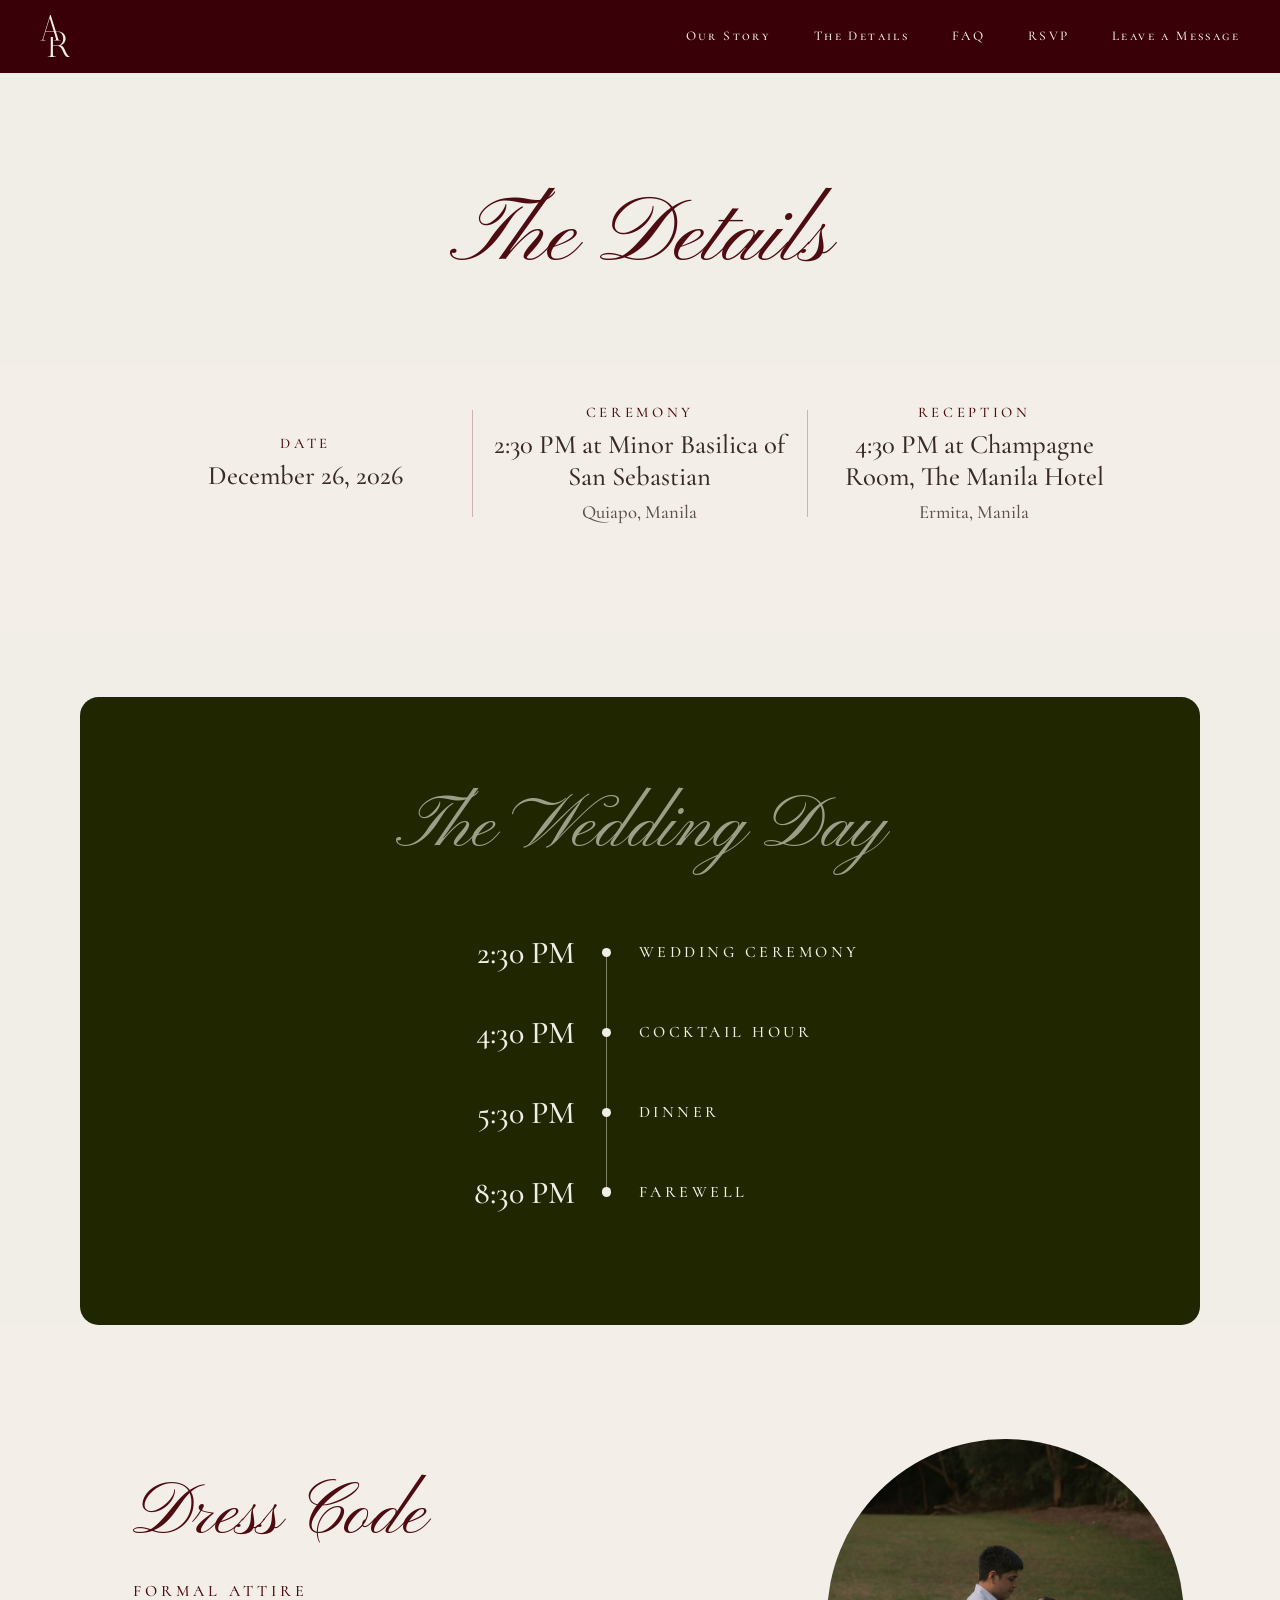
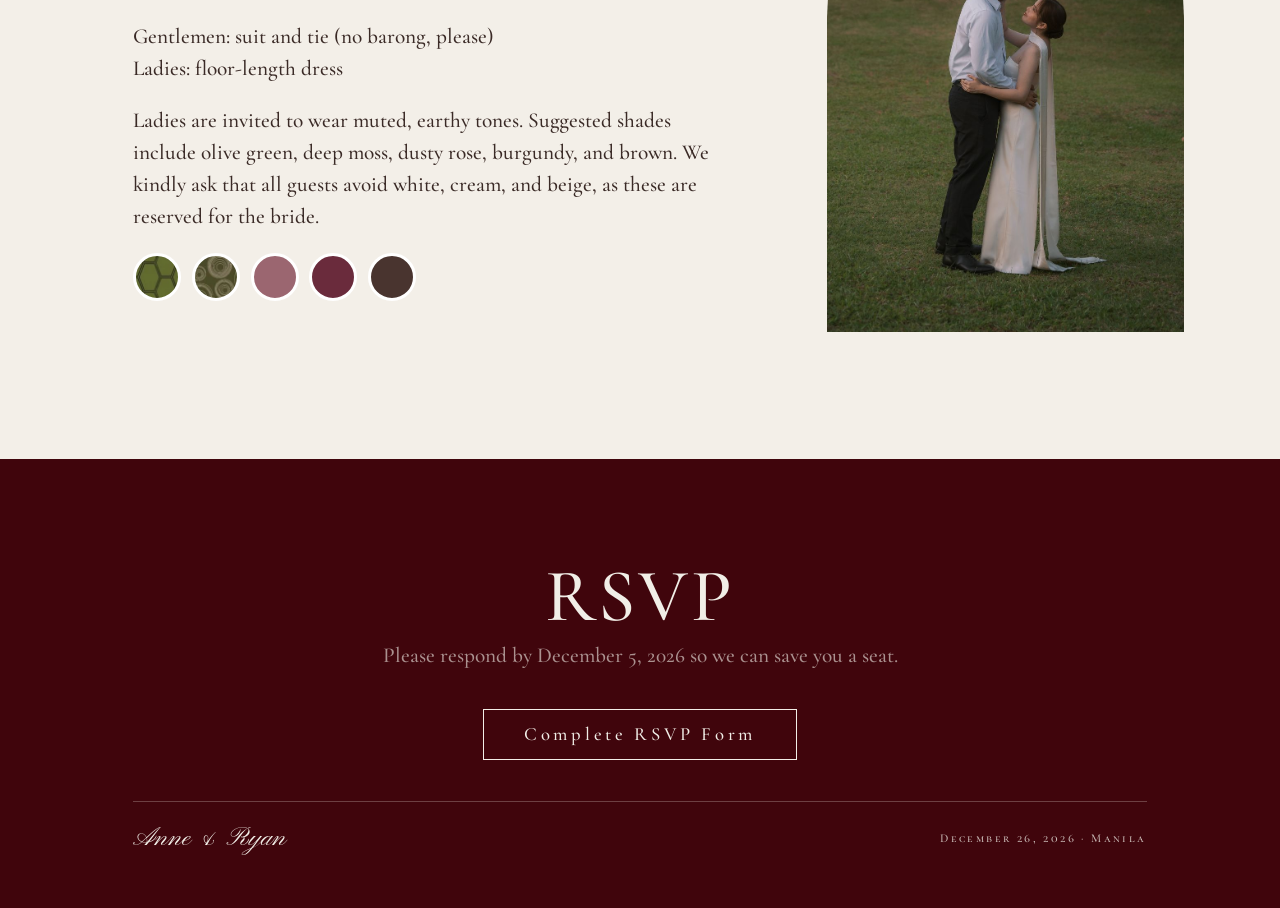
==== commit 94773c16: "Round 32: pages cache v32 + HANDOFF" ====
--- a/anne-and-ryan-wedding/details.html
+++ b/anne-and-ryan-wedding/details.html
@@ -10,7 +10,7 @@
   <link rel="preconnect" href="https://fonts.googleapis.com">
   <link rel="preconnect" href="https://fonts.gstatic.com" crossorigin>
   <link rel="stylesheet" href="https://fonts.googleapis.com/css2?family=Afacad&family=Cormorant+Garamond:ital,wght@0,500;0,600;1,500&family=Cormorant+SC:wght@500&family=Pinyon+Script&display=swap">
-  <link rel="stylesheet" href="assets/css/style.css?v=28">
+  <link rel="stylesheet" href="assets/css/style.css?v=32">
 </head>
 <body>
   <header class="nav" data-nav>
@@ -79,6 +79,6 @@
   </footer>
 
   <script src="assets/js/content.js"></script>
-  <script src="assets/js/common.js?v=28"></script>
+  <script src="assets/js/common.js?v=30"></script>
 </body>
 </html>
--- a/anne-and-ryan-wedding/assets/css/style.css
+++ b/anne-and-ryan-wedding/assets/css/style.css
@@ -183,7 +183,7 @@
 .arch-photo { width: calc(700 * var(--u)); aspect-ratio: 700 / 960; object-fit: cover; border-radius: 999px 999px 0 0; flex: none; }
 
 /* When / Where (lighter olive) + countdown (dark olive), Figma 216:27 / 216:46 */
-.ww { background: var(--olive-2); /* Nov 19: Figma 216:27 is the lighter olive #2c330a again (countdown stays dark) */ color: var(--cream); padding: calc(170 * var(--u)) calc(200 * var(--u)) calc(110 * var(--u)); display: flex; justify-content: center; text-align: center; }
+.ww { background: var(--olive); /* Anne (Nov 20): back to the dark olive, same as the countdown (round 28's lighter olive reverted) */ color: var(--cream); padding: calc(170 * var(--u)) calc(200 * var(--u)) calc(110 * var(--u)); display: flex; justify-content: center; text-align: center; }
 .ww__row { display: flex; align-items: flex-start; gap: calc(100 * var(--u)); } /* Part II: "Where" lines up with "When" */
 .ww__col { display: flex; flex-direction: column; align-items: center; gap: calc(20 * var(--u)); }
 .ww__col--when { width: calc(447 * var(--u)); }
@@ -199,9 +199,9 @@
 .ww .name { font-size: calc(38 * var(--u)); line-height: 1.15; }
 .ww .city { font-size: calc(30 * var(--u)); opacity: .85; } /* Figma 216:41 / 216:45 */
 
-.countdown { background: var(--olive); color: var(--cream); padding: calc(40 * var(--u)) calc(120 * var(--u)) calc(150 * var(--u)); display: flex; flex-direction: column; align-items: center; }
+.countdown { background: var(--olive); color: var(--cream); padding: calc(120 * var(--u)); display: flex; flex-direction: column; align-items: center; } /* Nov 19: numbers centred, 120 above / below (Figma 227:205) */
 .countdown__rule { display: none; } /* Figma: no line between When / Where and the countdown */
-.countdown__nums { display: flex; justify-content: center; gap: calc(110 * var(--u)); padding-top: calc(60 * var(--u)); text-align: center; }
+.countdown__nums { display: flex; justify-content: center; gap: calc(110 * var(--u)); text-align: center; }
 .countdown__nums > div { display: flex; flex-direction: column; align-items: center; gap: calc(6 * var(--u)); }
 .countdown .n { font-size: calc(88 * var(--u)); line-height: 1; font-variant-numeric: lining-nums; }
 .countdown .l { font-family: var(--serif-sc); font-size: calc(18 * var(--u)); letter-spacing: .25em; text-transform: uppercase; opacity: .85; }
@@ -252,11 +252,11 @@
 .d-facts .city { font-size: calc(28 * var(--u)); opacity: .8; } /* Part 4: city under ceremony / reception, like the landing */
 
 .d-day { background: var(--bg-2); padding: calc(100 * var(--u)) calc(120 * var(--u)) 0; }
-.d-day__card { background: #ecded9; /* Nov 19: Figma 287:977, pink card + burgundy text again */ border-radius: calc(28 * var(--u)); padding: calc(130 * var(--u)) 0 calc(140 * var(--u)); display: flex; flex-direction: column; align-items: center; gap: calc(56 * var(--u)); color: var(--foot); }
-.d-day h2 { color: var(--foot); opacity: .6; font-size: var(--fs-title); line-height: 1.25; }
+.d-day__card { background: var(--olive); /* Anne (Nov 20): dark olive card + cream text again (round 28's pink reverted) */ border-radius: calc(28 * var(--u)); padding: calc(130 * var(--u)) 0 calc(140 * var(--u)); display: flex; flex-direction: column; align-items: center; gap: calc(56 * var(--u)); color: var(--cream); }
+.d-day h2 { color: var(--cream); opacity: .6; font-size: var(--fs-title); line-height: 1.25; }
 .schedule { list-style: none; margin: 0; padding: 0; width: calc(636 * var(--u)); position: relative; }
 /* Nov 19: one line through every dot, first to last (Figma Rectangle 3119, 1 x 372) */
-.schedule::before { content: ""; position: absolute; left: calc(267.5 * var(--u)); top: calc(56 * var(--u)); bottom: calc(52 * var(--u)); width: 1px; background: currentColor; }
+.schedule::before { content: ""; position: absolute; left: calc(267.5 * var(--u)); top: calc(56 * var(--u)); bottom: calc(52 * var(--u)); width: 1px; background: rgba(241,238,231,.45); } /* cream at 45%, as the line pieces were on the olive card */
 .schedule li { display: grid; grid-template-columns: calc(220 * var(--u)) calc(16 * var(--u)) 1fr; column-gap: calc(40 * var(--u)); align-items: center; height: calc(120 * var(--u)); position: relative; }
 .schedule .tt { font-size: calc(48 * var(--u)); text-align: right; }
 .schedule .dot { justify-self: center; width: calc(14 * var(--u)); height: calc(14 * var(--u)); min-width: 7px; min-height: 7px; border-radius: 50%; background: currentColor; position: relative; }
@@ -290,12 +290,18 @@
 .faq__qr { display: flex; justify-content: center; gap: calc(30 * var(--u)); margin-top: calc(20 * var(--u)); }
 .faq__qr a { display: block; line-height: 0; }
 .faq__qr img { height: calc(260 * var(--u)); width: auto; border-radius: calc(12 * var(--u)); }
-.faq__qr[hidden] { display: none; }
-/* Nov 19 (Figma 287:13): chevron + "Collapse bank QR" under the codes, 28 / 50%, underlined; toggles the codes */
+/* Figma 287:13: chevron + link under the gift answer, 28 / 50%, underlined. Since Nov 19 it opens the codes in a popup */
 .qr-toggle { align-self: center; display: flex; flex-direction: column; align-items: center; gap: calc(10 * var(--u)); margin-top: calc(18 * var(--u)); background: none; border: 0; padding: 0; color: var(--black); opacity: .5; font-size: calc(28 * var(--u)); line-height: 1.5; text-decoration: underline; text-underline-offset: .15em; transition: opacity .2s; }
 .qr-toggle:hover { opacity: .8; }
-.qr-toggle svg { width: calc(15 * var(--u)); min-width: 10px; height: auto; transition: transform .25s; }
-.qr-toggle[aria-expanded="false"] svg { transform: rotate(180deg); }
+.qr-toggle svg { width: calc(15 * var(--u)); min-width: 10px; height: auto; transform: rotate(180deg); }
+/* bank QR popup: black overlay, the two codes, X top right; tap the overlay, X or Esc to close */
+.qr-pop { position: fixed; inset: 0; z-index: 60; background: rgba(0,0,0,.82); display: flex; align-items: center; justify-content: center; padding: 80px 40px; overflow-y: auto; opacity: 0; transition: opacity .25s; }
+.qr-pop.open { opacity: 1; }
+.qr-pop[hidden] { display: none; }
+.qr-pop__codes { display: flex; align-items: center; justify-content: center; gap: calc(48 * var(--u)); margin: auto; }
+.qr-pop__codes img { height: min(70vh, calc(640 * var(--u))); min-height: 300px; width: auto; border-radius: 16px; box-shadow: 0 12px 40px rgba(0,0,0,.35); }
+.qr-pop__x { position: fixed; top: 20px; right: 24px; width: 48px; height: 48px; display: flex; align-items: center; justify-content: center; background: none; border: 0; color: var(--cream); font-size: 44px; line-height: 1; padding: 0; z-index: 1; }
+.qr-pop__x:hover { opacity: .75; }
 .faq .rule { height: 1px; border: 0; margin: 0; background: rgba(78,11,18,.2); }
 .faq .polaroid { width: calc(456 * var(--u)); height: calc(678 * var(--u)); margin: calc(48 * var(--u)) 0 0 calc(12 * var(--u)); --pb: 80; --rot: -2deg; } /* Figma 216:233: position + -2deg tilt matched to the frame */
 
@@ -601,13 +607,17 @@
   .ww .city { font-size: 18px; }
   .ww__lines p:not(.big) { font-size: 18px; }
 
-  .countdown { padding: 0 20px 72px; }
-  .countdown__nums { gap: 24px; padding-top: 36px; }
+  .countdown { padding: 52px 20px; } /* Nov 19 (Figma welcome phone 244:440): 164 tall, numbers centred */
+  .countdown__nums { gap: 21px; padding-top: 0; }
+  .countdown__nums > div { gap: 7px; }
   .countdown .n { font-size: 40px; }
   .countdown .l { font-size: 11px; }
 
-  .story-top { flex-direction: column; gap: 48px; padding: 64px 24px 56px; }
-  .story-top__text { width: auto; gap: 20px; }
+  .story-top { flex-direction: column; align-items: stretch; gap: 0; padding: 64px 24px 56px; }
+  .story-top__text { display: contents; } /* Nov 19 (Figma 244:140): title, then the 4 photos, then the text */
+  .story-top h1 { order: 0; margin-bottom: 23px; }
+  .story-pics { order: 1; margin-bottom: 40px; }
+  .story-text { order: 2; }
   .story-top h1 { font-size: 64px; }
   .story-text { gap: 18px; line-height: 1.5; }
   .story-top .polaroid { width: 280px; height: 360px; }
@@ -648,6 +658,10 @@
   .faq__qr { gap: 14px; margin-top: 12px; }
   .faq__qr img { height: 170px; border-radius: 8px; }
   .qr-toggle { font-size: 18px; gap: 6px; margin-top: 10px; }
+  .qr-pop { align-items: flex-start; padding: 72px 16px 40px; }
+  .qr-pop__codes { flex-direction: column; gap: 24px; }
+  .qr-pop__codes img { width: min(80vw, 320px); height: auto; min-height: 0; }
+  .qr-pop__x { top: 12px; right: 12px; }
   .d-facts .city { font-size: 16px; }
   .faq .polaroid { width: 240px; height: 357px; margin: 0; }
 
@@ -657,7 +671,7 @@
   .gate__field { font-size: 20px; padding: 12px 14px; border-radius: 8px; }
   .gate__err { font-size: 15px; }
   .gate .monogram { width: 58px; height: 89px; }
-  .rsvp { padding: 48px 12px 64px; }
+  .rsvp { padding: 48px 12px 64px; align-items: flex-start; min-height: calc(100vh - 64px); } /* Nov 19: at least one screen tall, footer below the fold */
   .rsvp__card { width: 100%; min-width: 0; border-radius: 16px; padding: 40px 22px 44px; gap: 24px; }
   .rsvp__card h1 { font-size: 72px; }
   .rsvp__card:not(:has(.rsvp-done.is-active)) h1 { font-size: 52px; }
@@ -684,7 +698,7 @@
   /* Nov 19 (Figma 244:266): the photo fills the whole section (390 x 730), copy on top of it in cream, 308 from the top */
   .stage-wrap { height: auto; display: block; padding-top: 0; }
   .stage { position: relative; top: 0; margin-top: 0; overflow: hidden; }
-  .stage-wrap:has(.arch--photo) .stage { aspect-ratio: 390 / 730; }
+  .stage-wrap:has(.arch--photo) .stage { aspect-ratio: 390 / 730; min-height: calc(100vh - 64px); } /* Nov 19: fills the screen */
   .stage-wrap:has(.arch--photo) .stage > .arch--photo { width: 217.4%; left: 50%; translate: -50% 0; max-width: none; } /* Figma: image 848 wide, centred */
   .stage-wrap:has(.arch--photo) .stage-copy { position: absolute; top: calc(308 / 390 * 100vw); padding: 0 6px; gap: 23px; }
   .stage-wrap:has(.arch--photo) .stage-copy .hd { gap: 23px; }
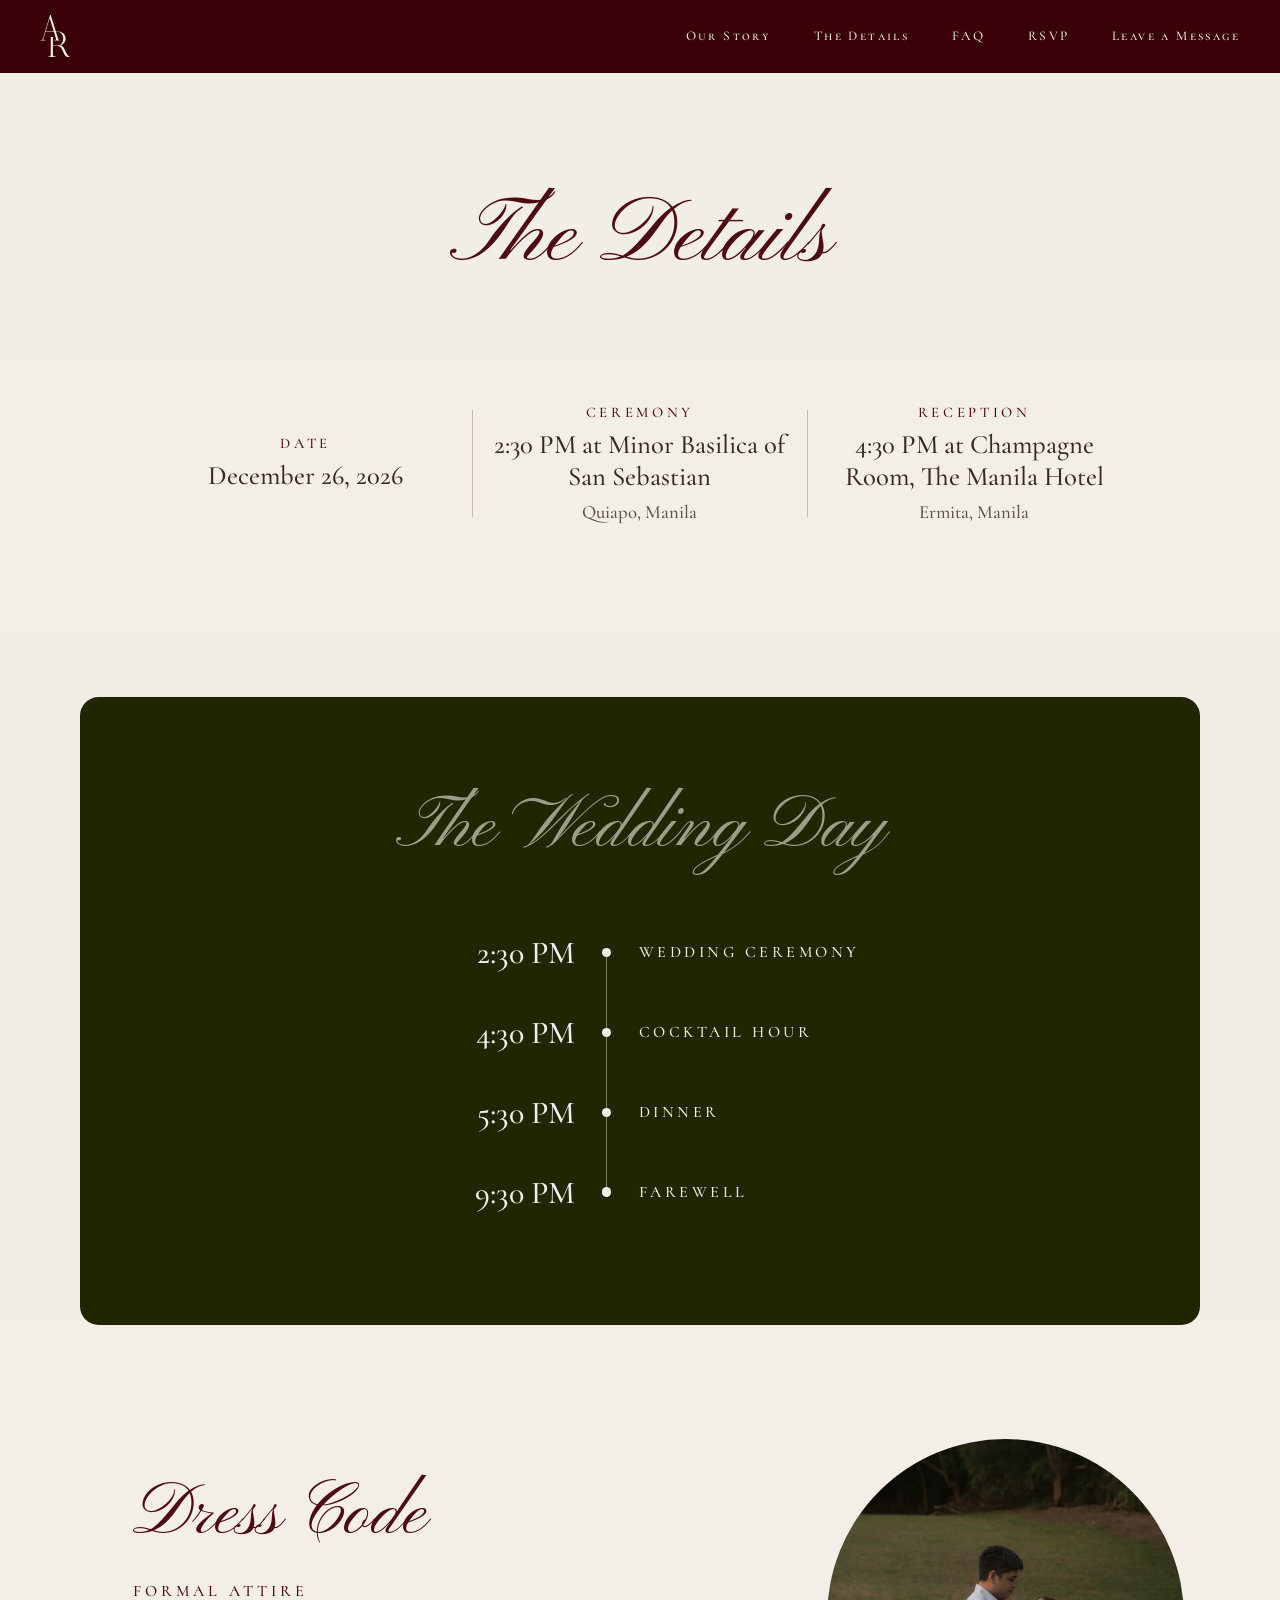
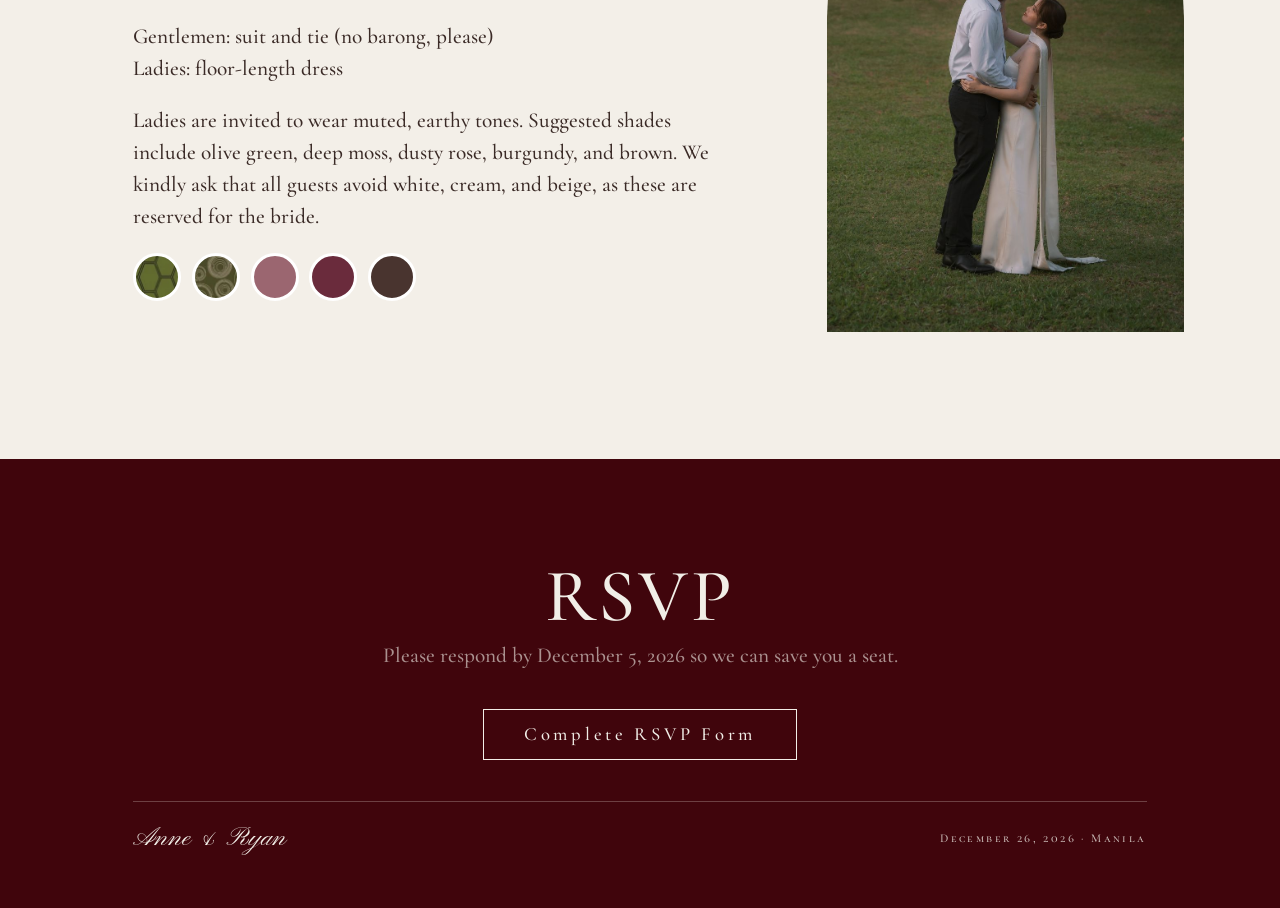
==== commit cde801b2: "Farewell at 9:30 PM (pages + HANDOFF) Co-Authored-By: Claude Opus 5.5 <noreply@anthropic.com> Claud" ====
--- a/anne-and-ryan-wedding/details.html
+++ b/anne-and-ryan-wedding/details.html
@@ -10,7 +10,7 @@
   <link rel="preconnect" href="https://fonts.googleapis.com">
   <link rel="preconnect" href="https://fonts.gstatic.com" crossorigin>
   <link rel="stylesheet" href="https://fonts.googleapis.com/css2?family=Afacad&family=Cormorant+Garamond:ital,wght@0,500;0,600;1,500&family=Cormorant+SC:wght@500&family=Pinyon+Script&display=swap">
-  <link rel="stylesheet" href="assets/css/style.css?v=32">
+  <link rel="stylesheet" href="assets/css/style.css?v=33">
 </head>
 <body>
   <header class="nav" data-nav>
@@ -45,7 +45,7 @@
           <li><p class="tt">2:30 PM</p><span class="dot"></span><p class="tl">Wedding Ceremony</p></li>
           <li><p class="tt">4:30 PM</p><span class="dot"></span><p class="tl">Cocktail Hour</p></li>
           <li><p class="tt">5:30 PM</p><span class="dot"></span><p class="tl">Dinner</p></li>
-          <li><p class="tt">8:30 PM</p><span class="dot"></span><p class="tl">Farewell</p></li>
+          <li><p class="tt">9:30 PM</p><span class="dot"></span><p class="tl">Farewell</p></li>
         </ol>
       </div>
     </section>
@@ -78,7 +78,7 @@
     <div class="footer__bar"><span class="sig">Anne &amp; Ryan</span><span class="sm">December 26, 2026 · Manila</span></div>
   </footer>
 
-  <script src="assets/js/content.js"></script>
+  <script src="assets/js/content.js?v=2"></script>
   <script src="assets/js/common.js?v=30"></script>
 </body>
 </html>
--- a/anne-and-ryan-wedding/assets/css/style.css
+++ b/anne-and-ryan-wedding/assets/css/style.css
@@ -362,6 +362,11 @@
 .link-btn { align-self: center; background: none; border: 0; padding: 0; font-family: var(--serif-sc); font-size: var(--fs-label); letter-spacing: .22em; text-transform: uppercase; color: var(--burg); text-decoration: underline; text-underline-offset: 4px; }
 .choices { display: flex; flex-direction: column; gap: calc(16 * var(--u)); }
 .choices button { text-align: left; background: var(--field); border: 0; border-radius: calc(14 * var(--u)); padding: calc(18 * var(--u)) calc(24 * var(--u)); font-size: calc(32 * var(--u)); color: var(--burg); }
+/* Nov 22: answers can't be changed once sent, shown read-only */
+.guest--locked .pill { cursor: default; }
+.pill.is-on { background: var(--rose); border-color: var(--rose); color: var(--cream); }
+.guest__note { font-size: calc(26 * var(--u)); opacity: .8; }
+.form-msg.is-note { color: var(--ink); opacity: .75; }
 .form-msg:empty { display: none; }
 .form-msg { text-align: center; color: var(--rose); font-size: calc(26 * var(--u)); }
 .rsvp-done { align-items: center; text-align: center; }
